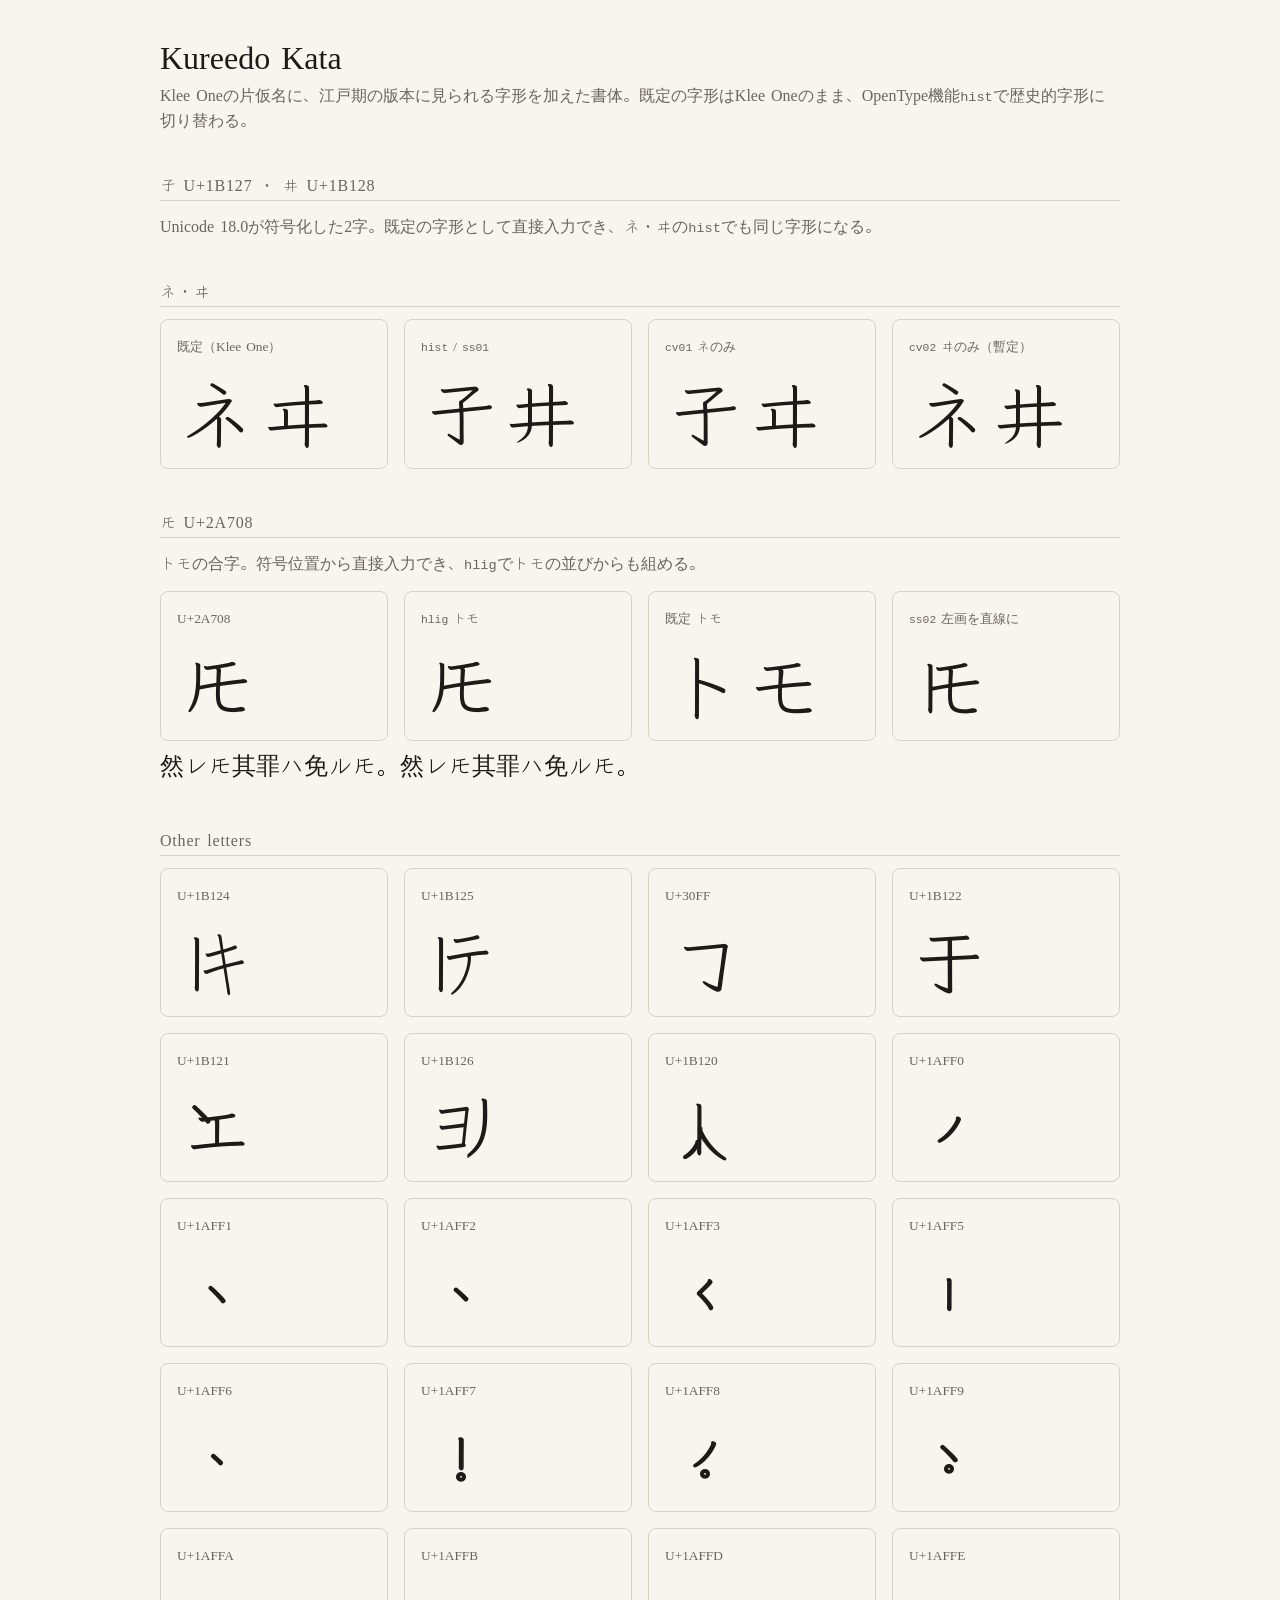
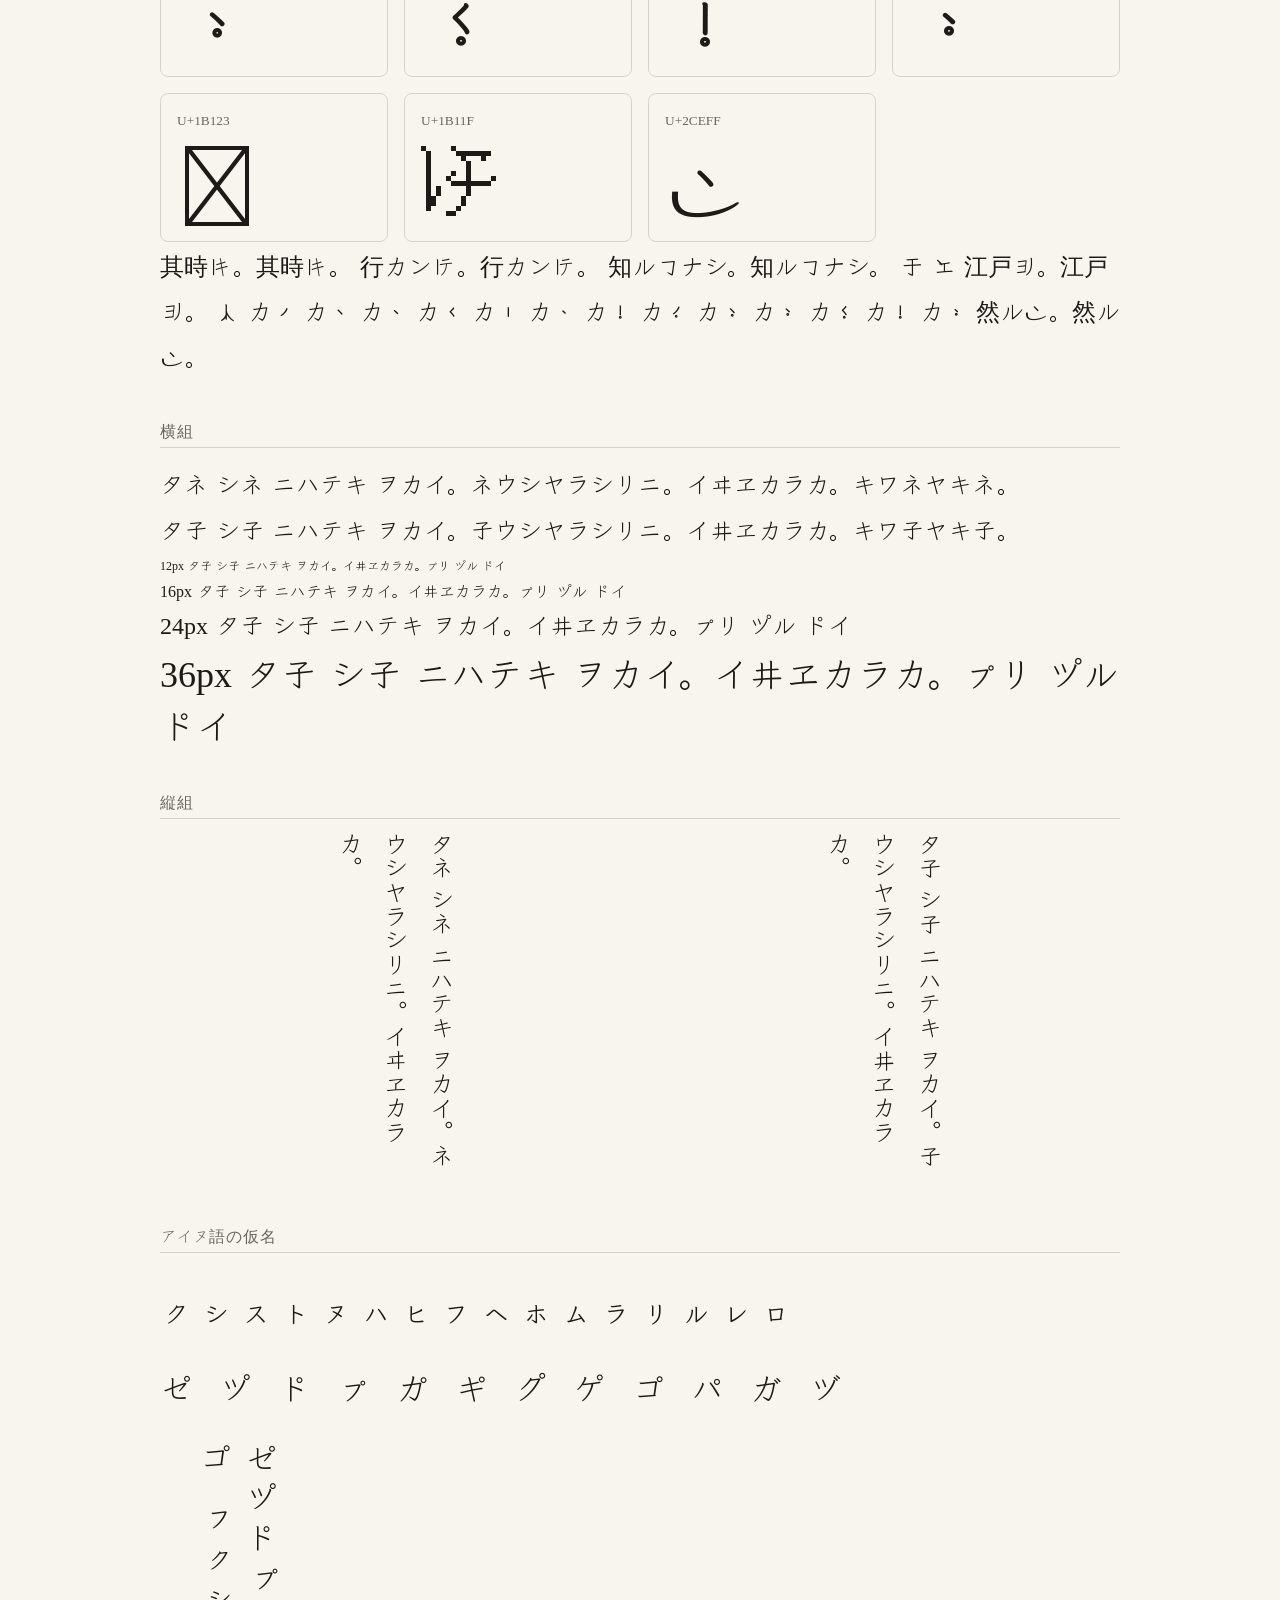
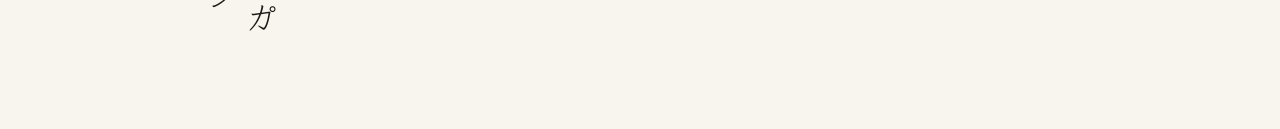
==== specimen/index.html @ 3a0bc586 "Merge 47fc730364e34d0696557cd8b951eb472351c808 into 13e0e6c6a9ef3c60f076fd9e99dd2272d81591f2" ====
<!doctype html>
<html lang="ja">
<meta charset="utf-8">
<meta name="viewport" content="width=device-width, initial-scale=1">
<title>Kureedo Kata specimen</title>
<style>
  @font-face { font-family: "Kureedo Kata"; src: url("../fonts/KureedoKata-Regular.woff2") format("woff2"); font-display: block; }
  :root { color-scheme: light dark; --ink: #1d1a17; --paper: #f8f5ef; --muted: #6b655c; --rule: #d8d2c6; }
  @media (prefers-color-scheme: dark) { :root { --ink: #ece7dd; --paper: #1a1815; --muted: #a39c8f; --rule: #3a3630; } }
  body { margin: 0; padding: 2rem 1rem 4rem; background: var(--paper); color: var(--ink); font-family: "Kureedo Kata", "Klee One", serif; }
  main { max-width: 60rem; margin: 0 auto; }
  h1 { font-size: 2rem; font-weight: 400; margin: 0 0 .25rem; }
  h2 { font-size: 1rem; font-weight: 400; color: var(--muted); letter-spacing: .05em; margin: 2.5rem 0 .75rem; border-bottom: 1px solid var(--rule); padding-bottom: .25rem; }
  p.lead { color: var(--muted); margin: 0 0 1rem; }
  .pair { display: grid; grid-template-columns: repeat(auto-fit, minmax(14rem, 1fr)); gap: 1rem; }
  .card { border: 1px solid var(--rule); border-radius: .5rem; padding: 1rem; }
  .card small { display: block; color: var(--muted); margin-bottom: .5rem; }
  .big { font-size: 5rem; line-height: 1.1; }
  .hist { font-feature-settings: "hist"; }
  .cv01 { font-feature-settings: "cv01"; }
  .cv02 { font-feature-settings: "cv02"; }
  .hlig { font-feature-settings: "hlig"; }
  .run { font-size: 1.5rem; line-height: 1.9; margin: 0; }
  .sizes p { margin: .25rem 0; }
  .vert { writing-mode: vertical-rl; height: 22rem; font-size: 1.5rem; line-height: 1.9; margin: 0 auto; }
  .marks { font-size: 2rem; letter-spacing: .25em; }
  code { font-family: ui-monospace, monospace; font-size: .85em; }
</style>
<main>
  <h1>Kureedo Kata</h1>
  <p class="lead">Klee Oneの片仮名に、江戸期の版本に見られる字形を加えた書体。既定の字形はKlee Oneのまま、OpenType機能<code>hist</code>で歴史的字形に切り替わる。</p>

  <h2>𛄧 U+1B127 ・ 𛄨 U+1B128</h2>
  <p class="lead">Unicode 18.0が符号化した2字。既定の字形として直接入力でき、ネ・ヰの<code>hist</code>でも同じ字形になる。</p>

  <h2>ネ・ヰ</h2>
  <div class="pair">
    <div class="card"><small>既定（Klee One）</small><div class="big">ネヰ</div></div>
    <div class="card"><small><code>hist</code> / <code>ss01</code></small><div class="big hist">ネヰ</div></div>
    <div class="card"><small><code>cv01</code> ネのみ</small><div class="big cv01">ネヰ</div></div>
    <div class="card"><small><code>cv02</code> ヰのみ（暫定）</small><div class="big cv02">ネヰ</div></div>
  </div>

  <h2>𪜈 U+2A708</h2>
  <p class="lead">トモの合字。符号位置から直接入力でき、<code>hlig</code>でトモの並びからも組める。</p>
  <div class="pair">
    <div class="card"><small>U+2A708</small><div class="big">𪜈</div></div>
    <div class="card"><small><code>hlig</code> トモ</small><div class="big hlig">トモ</div></div>
    <div class="card"><small>既定 トモ</small><div class="big">トモ</div></div>
    <div class="card"><small><code>ss02</code> 左画を直線に</small><div class="big" style="font-feature-settings:'ss02'">𪜈</div></div>
  </div>
  <p class="run">然レ𪜈其罪ハ免ル𪜈。<span class="hlig">然レトモ其罪ハ免ルトモ。</span></p>

  <h2>Other letters</h2>
  <div class="pair"><div class="card"><small>U+1B124</small><div class="big">𛄤</div></div><div class="card"><small>U+1B125</small><div class="big">𛄥</div></div><div class="card"><small>U+30FF</small><div class="big">ヿ</div></div><div class="card"><small>U+1B122</small><div class="big">𛄢</div></div><div class="card"><small>U+1B121</small><div class="big">𛄡</div></div><div class="card"><small>U+1B126</small><div class="big">𛄦</div></div><div class="card"><small>U+1B120</small><div class="big">𛄠</div></div><div class="card"><small>U+1AFF0</small><div class="big">𚿰</div></div><div class="card"><small>U+1AFF1</small><div class="big">𚿱</div></div><div class="card"><small>U+1AFF2</small><div class="big">𚿲</div></div><div class="card"><small>U+1AFF3</small><div class="big">𚿳</div></div><div class="card"><small>U+1AFF5</small><div class="big">𚿵</div></div><div class="card"><small>U+1AFF6</small><div class="big">𚿶</div></div><div class="card"><small>U+1AFF7</small><div class="big">𚿷</div></div><div class="card"><small>U+1AFF8</small><div class="big">𚿸</div></div><div class="card"><small>U+1AFF9</small><div class="big">𚿹</div></div><div class="card"><small>U+1AFFA</small><div class="big">𚿺</div></div><div class="card"><small>U+1AFFB</small><div class="big">𚿻</div></div><div class="card"><small>U+1AFFD</small><div class="big">𚿽</div></div><div class="card"><small>U+1AFFE</small><div class="big">𚿾</div></div><div class="card"><small>U+1B123</small><div class="big">𛄣</div></div><div class="card"><small>U+1B11F</small><div class="big">𛄟</div></div><div class="card"><small>U+2CEFF</small><div class="big">𬻿</div></div></div>
  <p class="run others">其時𛄤。<span class="hlig">其時トキ。</span> 行カン𛄥。<span class="hlig">行カントテ。</span> 知ルヿナシ。<span class="hlig">知ルコトナシ。</span> 𛄢 𛄡 江戸𛄦。<span class="hlig">江戸ヨリ。</span> 𛄠 カ𚿰 カ𚿱 カ𚿲 カ𚿳 カ𚿵 カ𚿶 カ𚿷 カ𚿸 カ𚿹 カ𚿺 カ𚿻 カ𚿽 カ𚿾 然ル𬻿。<span class="hlig">然ルナリ。</span> </p>

  <h2>横組</h2>
  <p class="run">タネ シネ ニハテキ ヲカイ。ネウシヤラシリニ。イヰヱカラカ。キワネヤキネ。</p>
  <p class="run hist">タネ シネ ニハテキ ヲカイ。ネウシヤラシリニ。イヰヱカラカ。キワネヤキネ。</p>
  <div class="sizes hist">
    <p style="font-size:12px">12px タネ シネ ニハテキ ヲカイ。イヰヱカラカ。ㇷ゚リ ツ゚ル ト゚イ</p>
    <p style="font-size:16px">16px タネ シネ ニハテキ ヲカイ。イヰヱカラカ。ㇷ゚リ ツ゚ル ト゚イ</p>
    <p style="font-size:24px">24px タネ シネ ニハテキ ヲカイ。イヰヱカラカ。ㇷ゚リ ツ゚ル ト゚イ</p>
    <p style="font-size:36px">36px タネ シネ ニハテキ ヲカイ。イヰヱカラカ。ㇷ゚リ ツ゚ル ト゚イ</p>
  </div>

  <h2>縦組</h2>
  <div class="pair">
    <p class="vert">タネ シネ ニハテキ ヲカイ。ネウシヤラシリニ。イヰヱカラカ。</p>
    <p class="vert hist">タネ シネ ニハテキ ヲカイ。ネウシヤラシリニ。イヰヱカラカ。</p>
  </div>

  <h2>アイヌ語の仮名</h2>
  <p class="marks">ㇰㇱㇲㇳㇴㇵㇶㇷㇸㇹㇺㇻㇼㇽㇾㇿ</p>
  <p class="marks">セ゚ ツ゚ ト゚ ㇷ゚ カ゚ キ゚ ク゚ ケ゚ コ゚ パ ガ ヅ</p>
  <p class="marks" style="writing-mode: vertical-rl; height: 14rem;">セ゚ツ゚ト゚ㇷ゚カ゚コ゚ ㇷㇰㇱ</p>
</main>
</html>
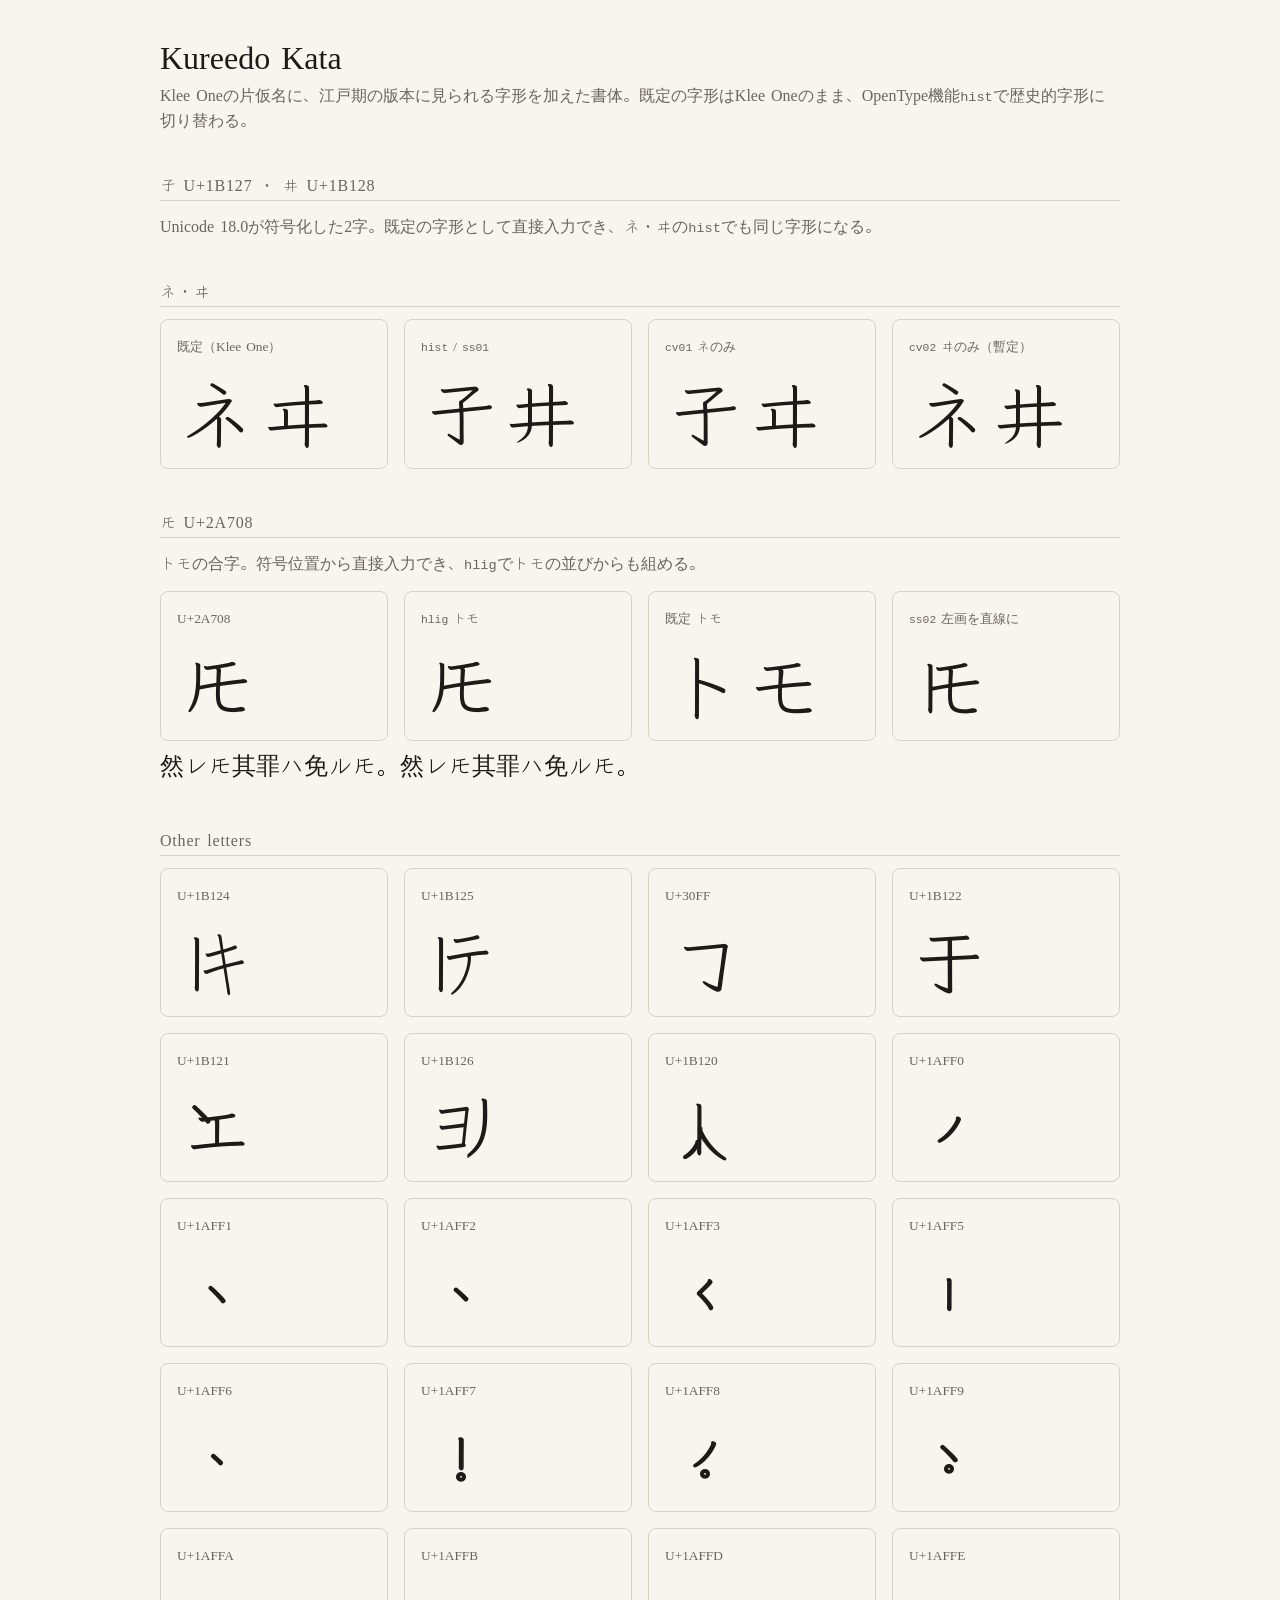
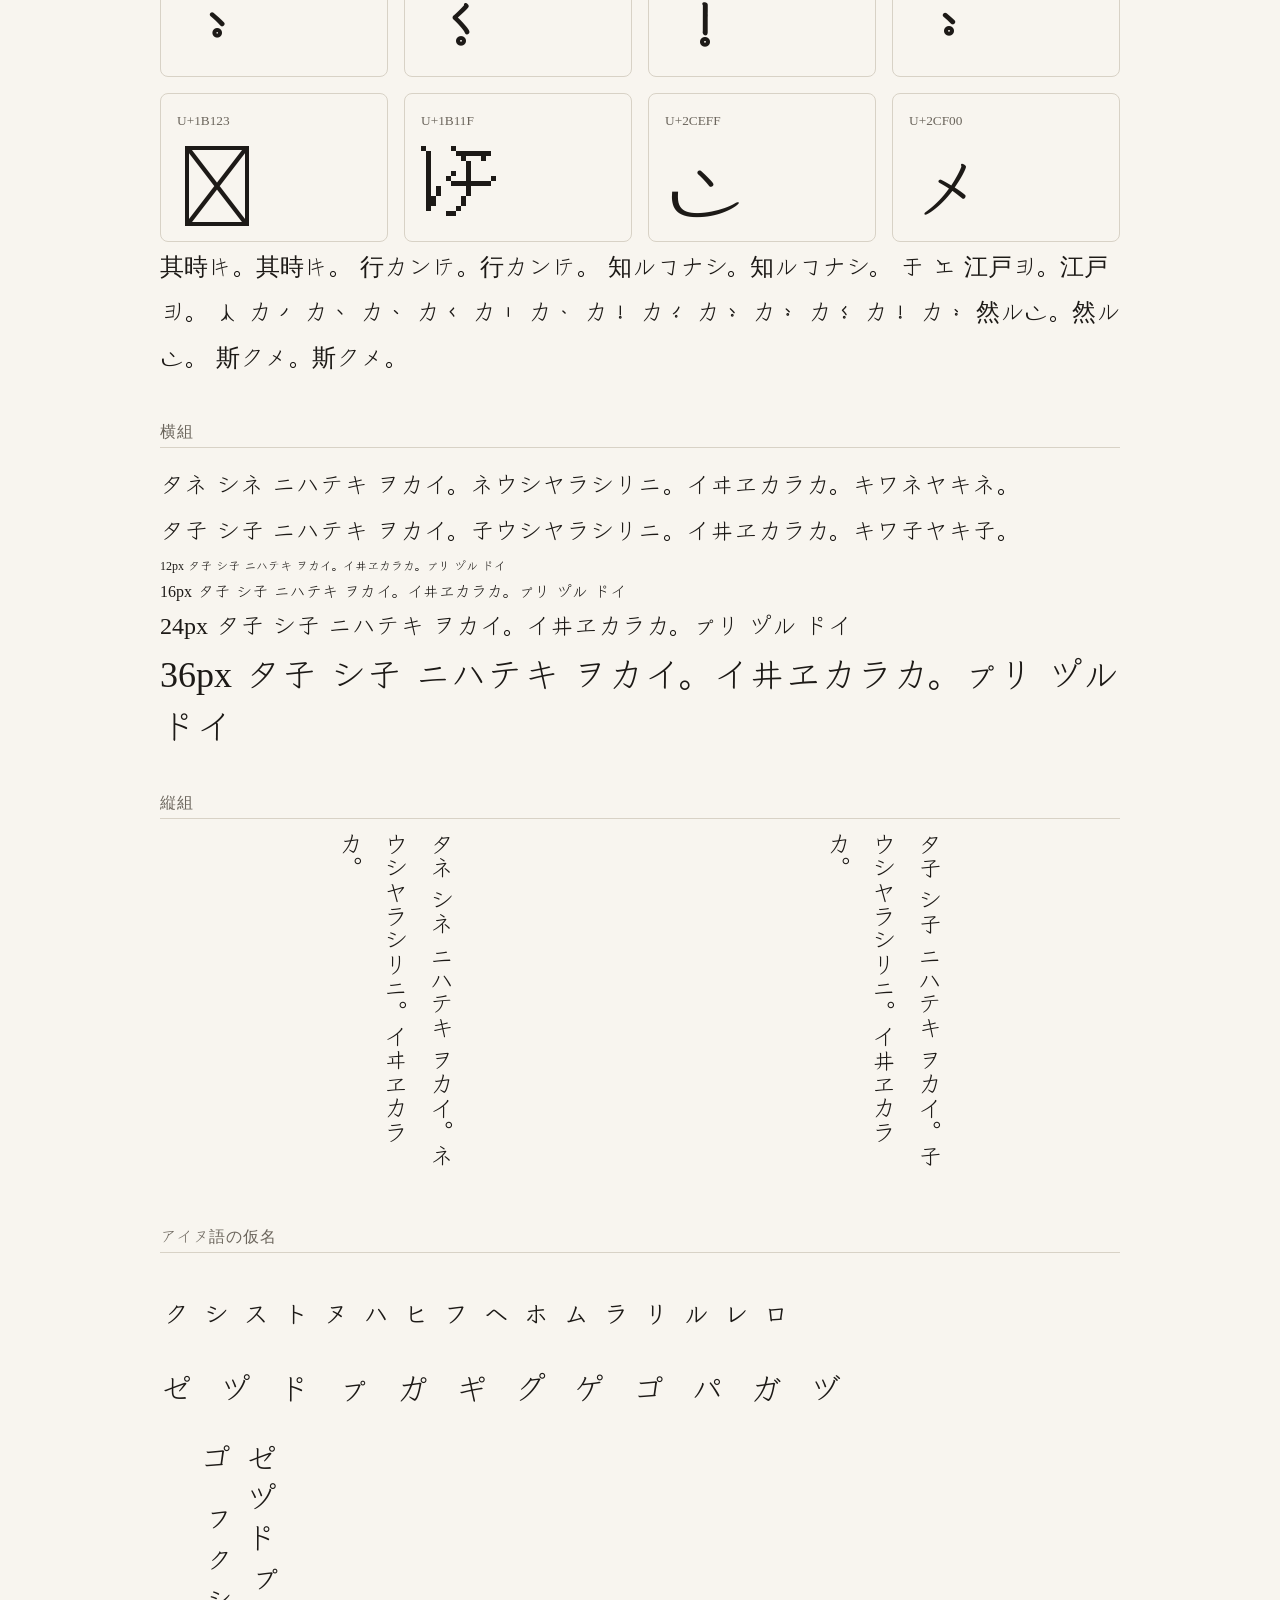
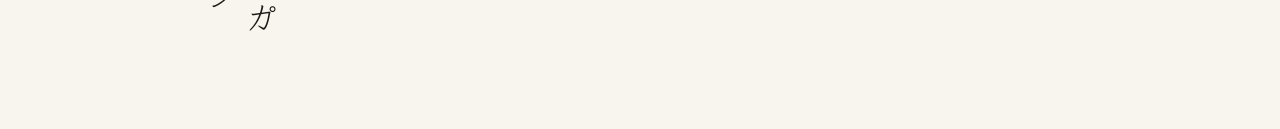
==== commit d7d9d2f7: "Merge adec4d4ff9bafbbc0248cd715ff1e6effd58119e into 47fc730364e34d0696557cd8b951eb472351c808" ====
--- a/specimen/index.html
+++ b/specimen/index.html
@@ -52,8 +52,8 @@
   <p class="run">然レ𪜈其罪ハ免ル𪜈。<span class="hlig">然レトモ其罪ハ免ルトモ。</span></p>
 
   <h2>Other letters</h2>
-  <div class="pair"><div class="card"><small>U+1B124</small><div class="big">𛄤</div></div><div class="card"><small>U+1B125</small><div class="big">𛄥</div></div><div class="card"><small>U+30FF</small><div class="big">ヿ</div></div><div class="card"><small>U+1B122</small><div class="big">𛄢</div></div><div class="card"><small>U+1B121</small><div class="big">𛄡</div></div><div class="card"><small>U+1B126</small><div class="big">𛄦</div></div><div class="card"><small>U+1B120</small><div class="big">𛄠</div></div><div class="card"><small>U+1AFF0</small><div class="big">𚿰</div></div><div class="card"><small>U+1AFF1</small><div class="big">𚿱</div></div><div class="card"><small>U+1AFF2</small><div class="big">𚿲</div></div><div class="card"><small>U+1AFF3</small><div class="big">𚿳</div></div><div class="card"><small>U+1AFF5</small><div class="big">𚿵</div></div><div class="card"><small>U+1AFF6</small><div class="big">𚿶</div></div><div class="card"><small>U+1AFF7</small><div class="big">𚿷</div></div><div class="card"><small>U+1AFF8</small><div class="big">𚿸</div></div><div class="card"><small>U+1AFF9</small><div class="big">𚿹</div></div><div class="card"><small>U+1AFFA</small><div class="big">𚿺</div></div><div class="card"><small>U+1AFFB</small><div class="big">𚿻</div></div><div class="card"><small>U+1AFFD</small><div class="big">𚿽</div></div><div class="card"><small>U+1AFFE</small><div class="big">𚿾</div></div><div class="card"><small>U+1B123</small><div class="big">𛄣</div></div><div class="card"><small>U+1B11F</small><div class="big">𛄟</div></div><div class="card"><small>U+2CEFF</small><div class="big">𬻿</div></div></div>
-  <p class="run others">其時𛄤。<span class="hlig">其時トキ。</span> 行カン𛄥。<span class="hlig">行カントテ。</span> 知ルヿナシ。<span class="hlig">知ルコトナシ。</span> 𛄢 𛄡 江戸𛄦。<span class="hlig">江戸ヨリ。</span> 𛄠 カ𚿰 カ𚿱 カ𚿲 カ𚿳 カ𚿵 カ𚿶 カ𚿷 カ𚿸 カ𚿹 カ𚿺 カ𚿻 カ𚿽 カ𚿾 然ル𬻿。<span class="hlig">然ルナリ。</span> </p>
+  <div class="pair"><div class="card"><small>U+1B124</small><div class="big">𛄤</div></div><div class="card"><small>U+1B125</small><div class="big">𛄥</div></div><div class="card"><small>U+30FF</small><div class="big">ヿ</div></div><div class="card"><small>U+1B122</small><div class="big">𛄢</div></div><div class="card"><small>U+1B121</small><div class="big">𛄡</div></div><div class="card"><small>U+1B126</small><div class="big">𛄦</div></div><div class="card"><small>U+1B120</small><div class="big">𛄠</div></div><div class="card"><small>U+1AFF0</small><div class="big">𚿰</div></div><div class="card"><small>U+1AFF1</small><div class="big">𚿱</div></div><div class="card"><small>U+1AFF2</small><div class="big">𚿲</div></div><div class="card"><small>U+1AFF3</small><div class="big">𚿳</div></div><div class="card"><small>U+1AFF5</small><div class="big">𚿵</div></div><div class="card"><small>U+1AFF6</small><div class="big">𚿶</div></div><div class="card"><small>U+1AFF7</small><div class="big">𚿷</div></div><div class="card"><small>U+1AFF8</small><div class="big">𚿸</div></div><div class="card"><small>U+1AFF9</small><div class="big">𚿹</div></div><div class="card"><small>U+1AFFA</small><div class="big">𚿺</div></div><div class="card"><small>U+1AFFB</small><div class="big">𚿻</div></div><div class="card"><small>U+1AFFD</small><div class="big">𚿽</div></div><div class="card"><small>U+1AFFE</small><div class="big">𚿾</div></div><div class="card"><small>U+1B123</small><div class="big">𛄣</div></div><div class="card"><small>U+1B11F</small><div class="big">𛄟</div></div><div class="card"><small>U+2CEFF</small><div class="big">𬻿</div></div><div class="card"><small>U+2CF00</small><div class="big">𬼀</div></div></div>
+  <p class="run others">其時𛄤。<span class="hlig">其時トキ。</span> 行カン𛄥。<span class="hlig">行カントテ。</span> 知ルヿナシ。<span class="hlig">知ルコトナシ。</span> 𛄢 𛄡 江戸𛄦。<span class="hlig">江戸ヨリ。</span> 𛄠 カ𚿰 カ𚿱 カ𚿲 カ𚿳 カ𚿵 カ𚿶 カ𚿷 カ𚿸 カ𚿹 カ𚿺 カ𚿻 カ𚿽 カ𚿾 然ル𬻿。<span class="hlig">然ルナリ。</span> 斯ク𬼀。<span class="hlig">斯クシテ。</span> </p>
 
   <h2>横組</h2>
   <p class="run">タネ シネ ニハテキ ヲカイ。ネウシヤラシリニ。イヰヱカラカ。キワネヤキネ。</p>
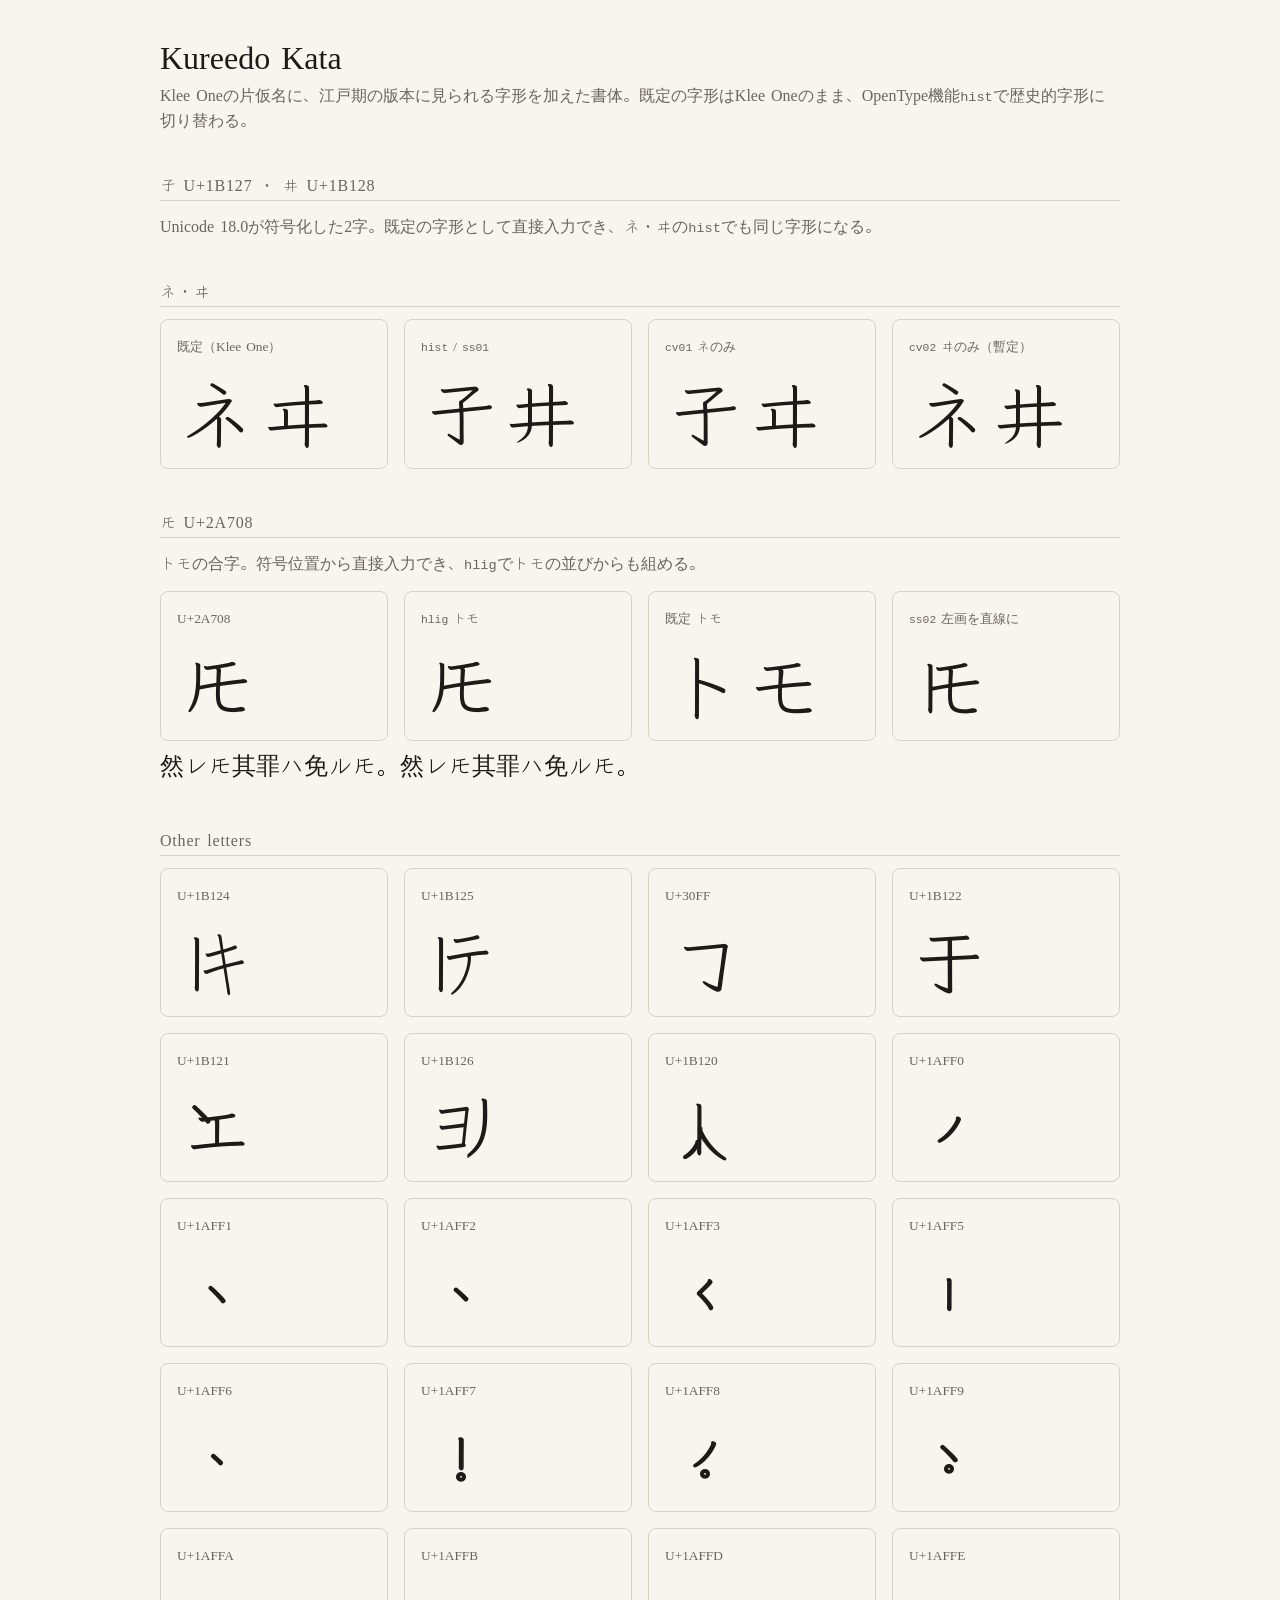
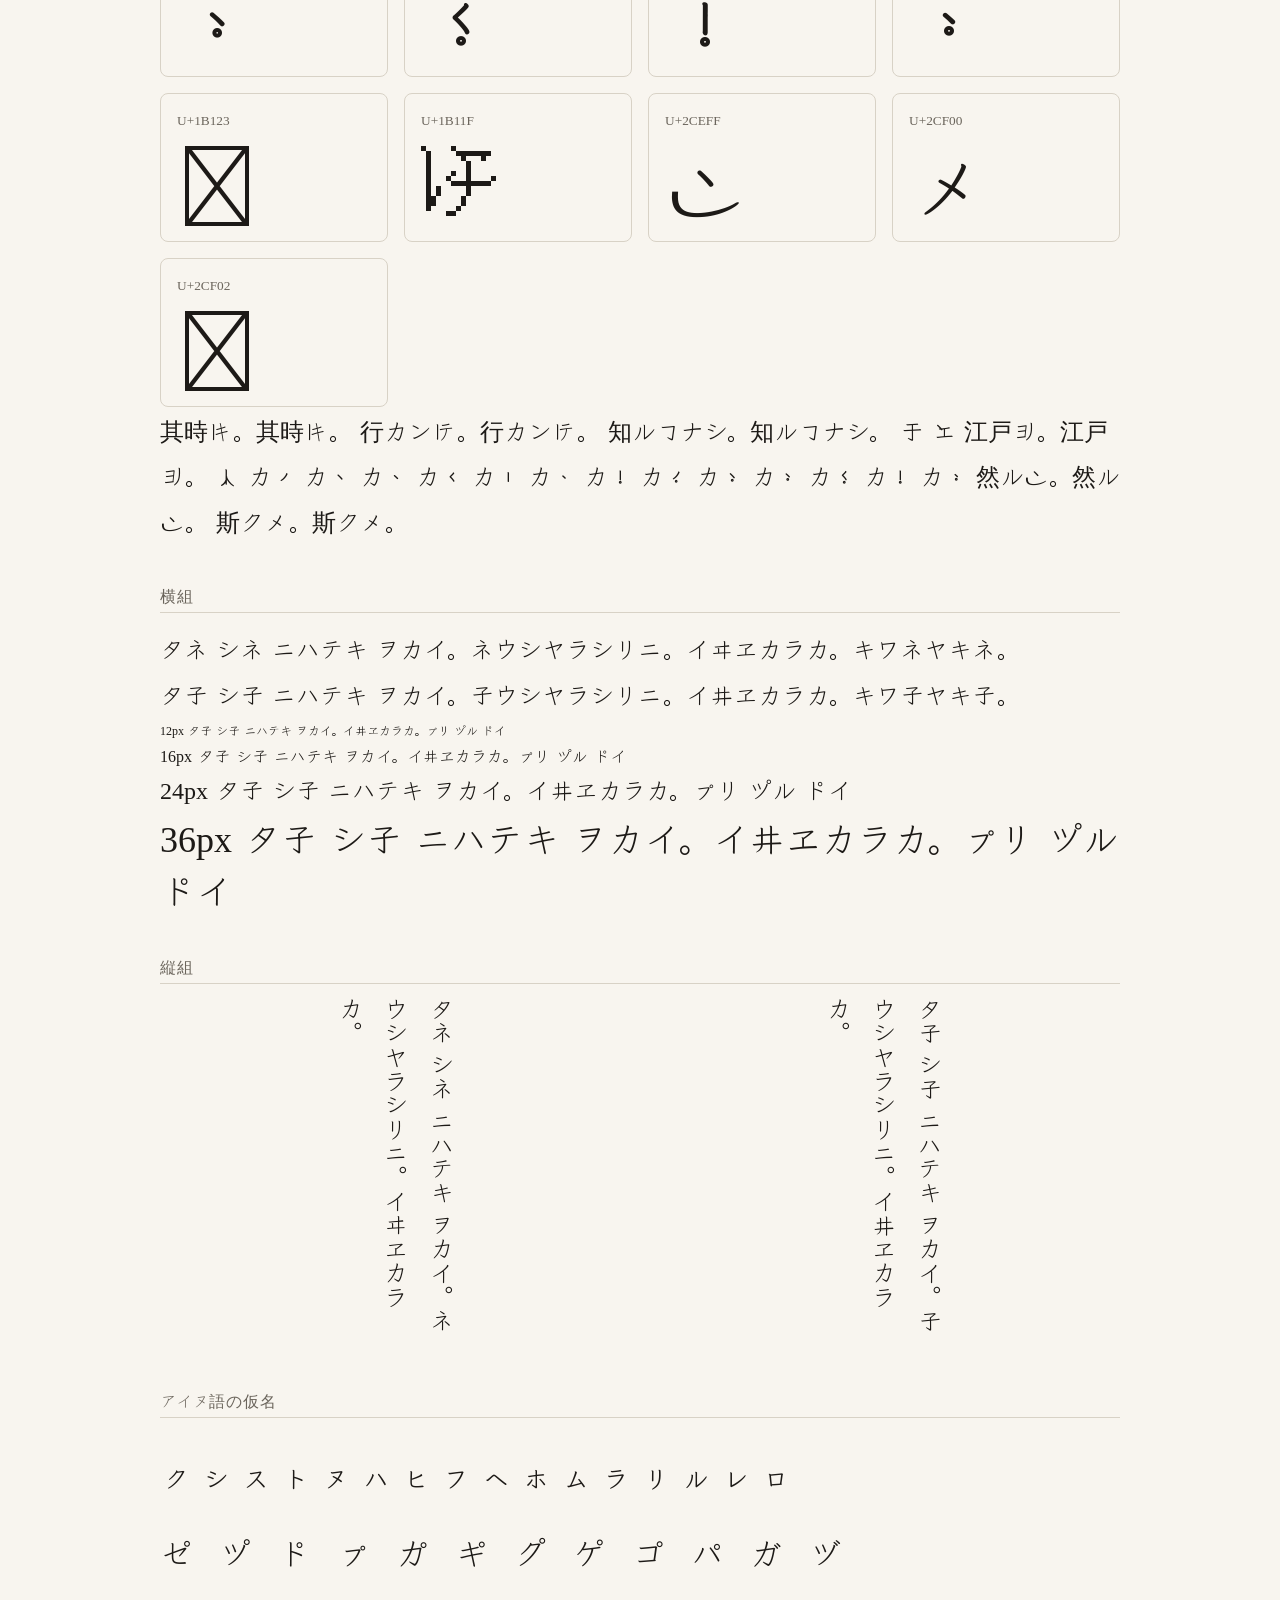
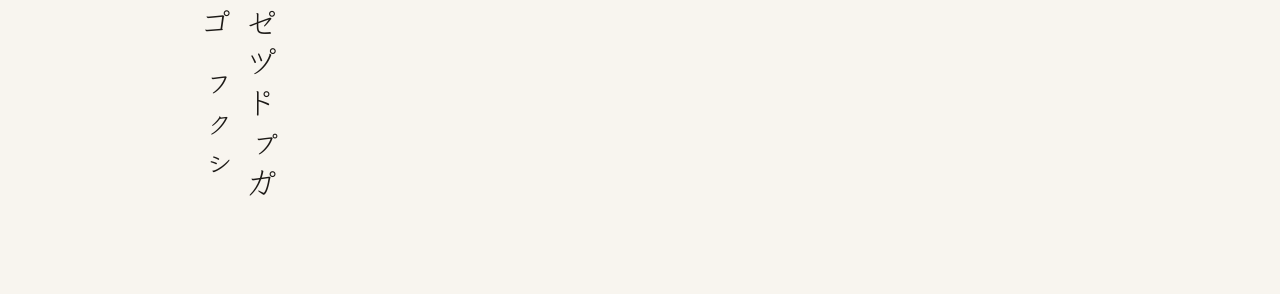
==== commit 63906369: "Merge ab7b9af97ed43c428b841f2049b7117622a42b3f into adec4d4ff9bafbbc0248cd715ff1e6effd58119e" ====
--- a/specimen/index.html
+++ b/specimen/index.html
@@ -52,7 +52,7 @@
   <p class="run">然レ𪜈其罪ハ免ル𪜈。<span class="hlig">然レトモ其罪ハ免ルトモ。</span></p>
 
   <h2>Other letters</h2>
-  <div class="pair"><div class="card"><small>U+1B124</small><div class="big">𛄤</div></div><div class="card"><small>U+1B125</small><div class="big">𛄥</div></div><div class="card"><small>U+30FF</small><div class="big">ヿ</div></div><div class="card"><small>U+1B122</small><div class="big">𛄢</div></div><div class="card"><small>U+1B121</small><div class="big">𛄡</div></div><div class="card"><small>U+1B126</small><div class="big">𛄦</div></div><div class="card"><small>U+1B120</small><div class="big">𛄠</div></div><div class="card"><small>U+1AFF0</small><div class="big">𚿰</div></div><div class="card"><small>U+1AFF1</small><div class="big">𚿱</div></div><div class="card"><small>U+1AFF2</small><div class="big">𚿲</div></div><div class="card"><small>U+1AFF3</small><div class="big">𚿳</div></div><div class="card"><small>U+1AFF5</small><div class="big">𚿵</div></div><div class="card"><small>U+1AFF6</small><div class="big">𚿶</div></div><div class="card"><small>U+1AFF7</small><div class="big">𚿷</div></div><div class="card"><small>U+1AFF8</small><div class="big">𚿸</div></div><div class="card"><small>U+1AFF9</small><div class="big">𚿹</div></div><div class="card"><small>U+1AFFA</small><div class="big">𚿺</div></div><div class="card"><small>U+1AFFB</small><div class="big">𚿻</div></div><div class="card"><small>U+1AFFD</small><div class="big">𚿽</div></div><div class="card"><small>U+1AFFE</small><div class="big">𚿾</div></div><div class="card"><small>U+1B123</small><div class="big">𛄣</div></div><div class="card"><small>U+1B11F</small><div class="big">𛄟</div></div><div class="card"><small>U+2CEFF</small><div class="big">𬻿</div></div><div class="card"><small>U+2CF00</small><div class="big">𬼀</div></div></div>
+  <div class="pair"><div class="card"><small>U+1B124</small><div class="big">𛄤</div></div><div class="card"><small>U+1B125</small><div class="big">𛄥</div></div><div class="card"><small>U+30FF</small><div class="big">ヿ</div></div><div class="card"><small>U+1B122</small><div class="big">𛄢</div></div><div class="card"><small>U+1B121</small><div class="big">𛄡</div></div><div class="card"><small>U+1B126</small><div class="big">𛄦</div></div><div class="card"><small>U+1B120</small><div class="big">𛄠</div></div><div class="card"><small>U+1AFF0</small><div class="big">𚿰</div></div><div class="card"><small>U+1AFF1</small><div class="big">𚿱</div></div><div class="card"><small>U+1AFF2</small><div class="big">𚿲</div></div><div class="card"><small>U+1AFF3</small><div class="big">𚿳</div></div><div class="card"><small>U+1AFF5</small><div class="big">𚿵</div></div><div class="card"><small>U+1AFF6</small><div class="big">𚿶</div></div><div class="card"><small>U+1AFF7</small><div class="big">𚿷</div></div><div class="card"><small>U+1AFF8</small><div class="big">𚿸</div></div><div class="card"><small>U+1AFF9</small><div class="big">𚿹</div></div><div class="card"><small>U+1AFFA</small><div class="big">𚿺</div></div><div class="card"><small>U+1AFFB</small><div class="big">𚿻</div></div><div class="card"><small>U+1AFFD</small><div class="big">𚿽</div></div><div class="card"><small>U+1AFFE</small><div class="big">𚿾</div></div><div class="card"><small>U+1B123</small><div class="big">𛄣</div></div><div class="card"><small>U+1B11F</small><div class="big">𛄟</div></div><div class="card"><small>U+2CEFF</small><div class="big">𬻿</div></div><div class="card"><small>U+2CF00</small><div class="big">𬼀</div></div><div class="card"><small>U+2CF02</small><div class="big">𬼂</div></div></div>
   <p class="run others">其時𛄤。<span class="hlig">其時トキ。</span> 行カン𛄥。<span class="hlig">行カントテ。</span> 知ルヿナシ。<span class="hlig">知ルコトナシ。</span> 𛄢 𛄡 江戸𛄦。<span class="hlig">江戸ヨリ。</span> 𛄠 カ𚿰 カ𚿱 カ𚿲 カ𚿳 カ𚿵 カ𚿶 カ𚿷 カ𚿸 カ𚿹 カ𚿺 カ𚿻 カ𚿽 カ𚿾 然ル𬻿。<span class="hlig">然ルナリ。</span> 斯ク𬼀。<span class="hlig">斯クシテ。</span> </p>
 
   <h2>横組</h2>
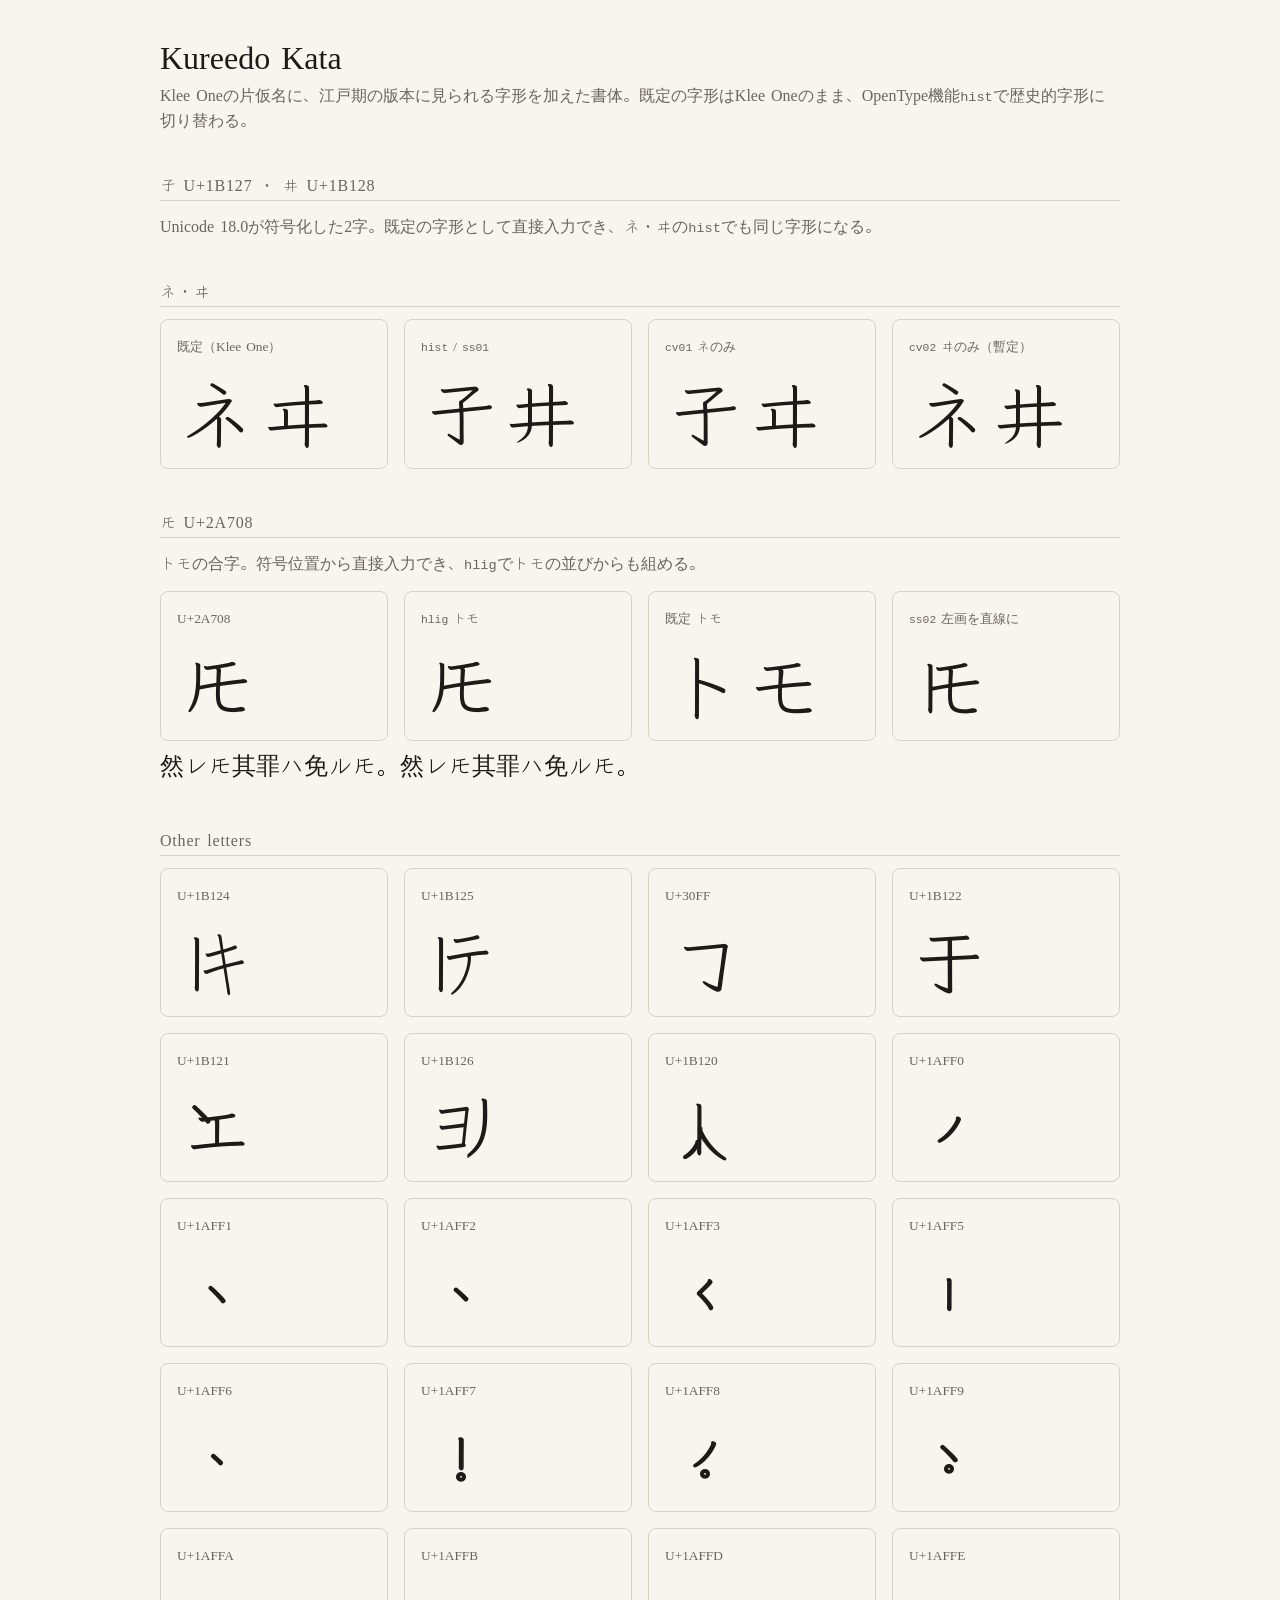
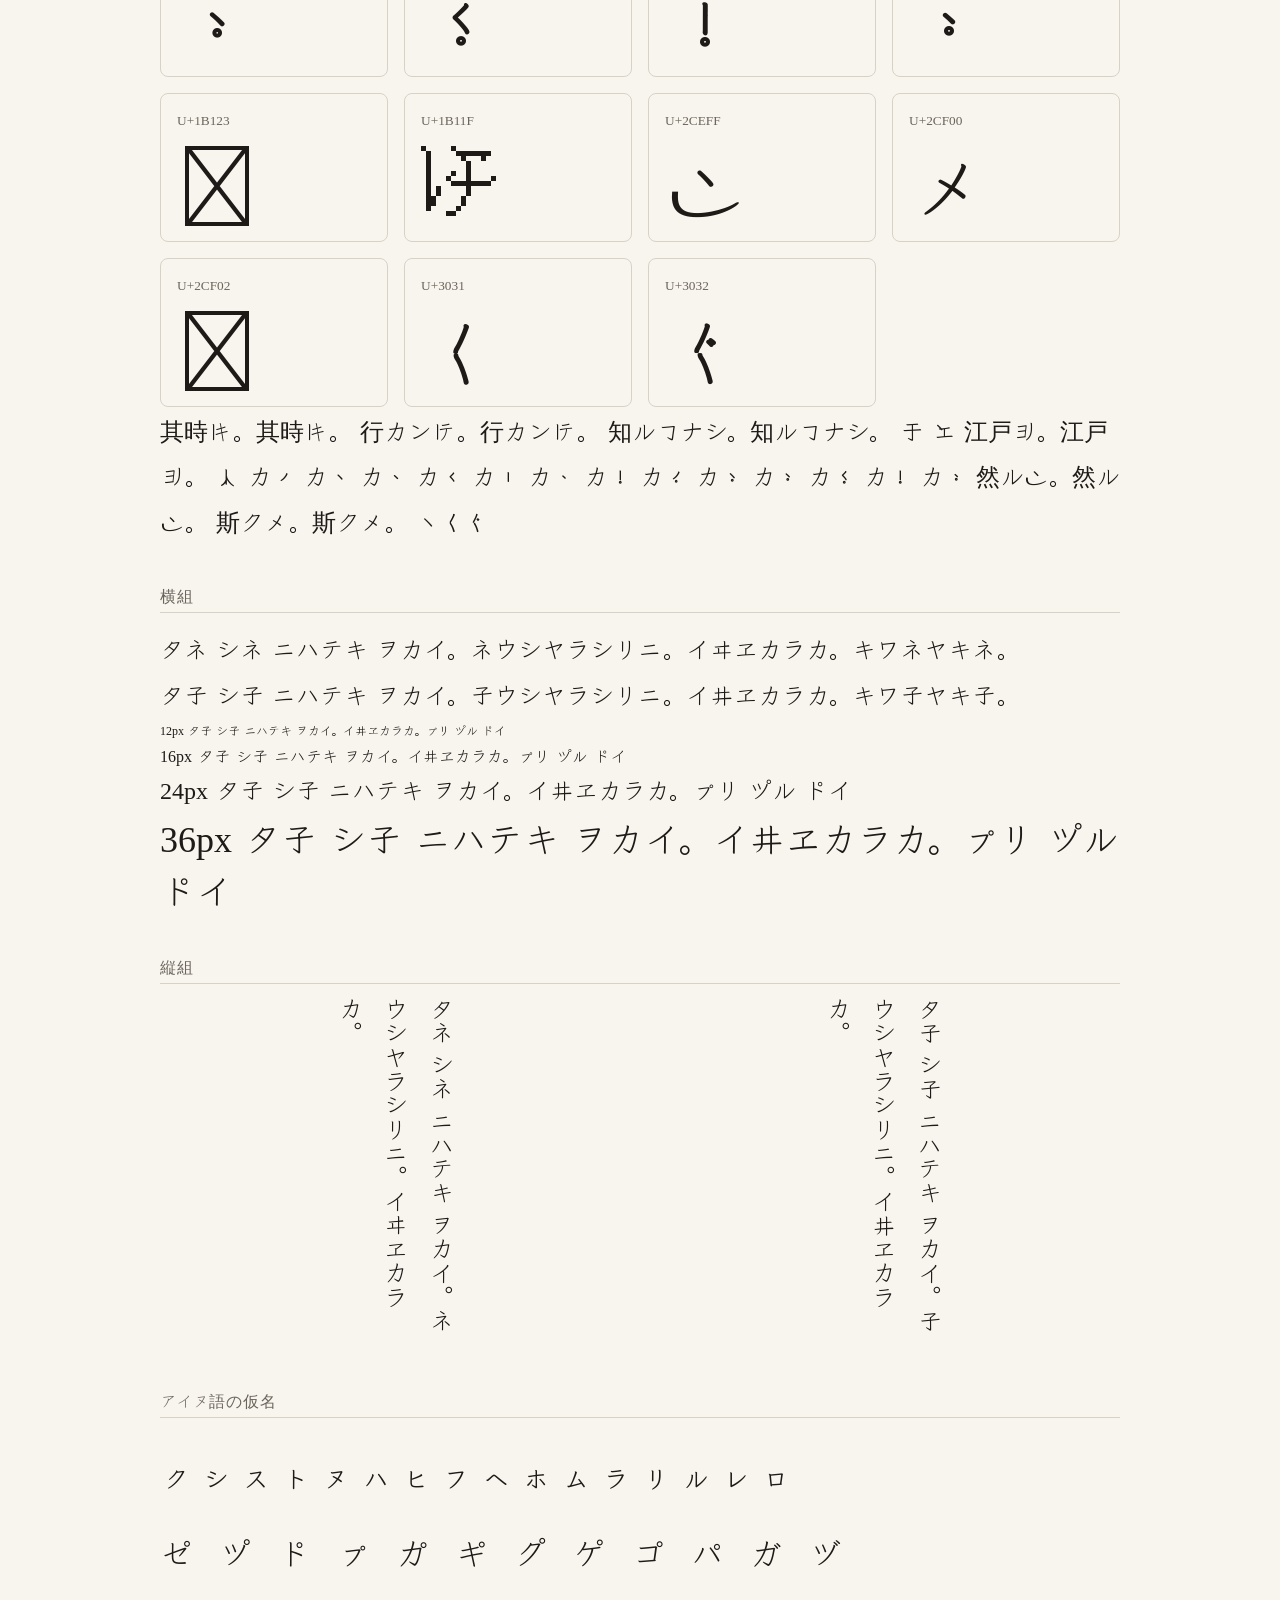
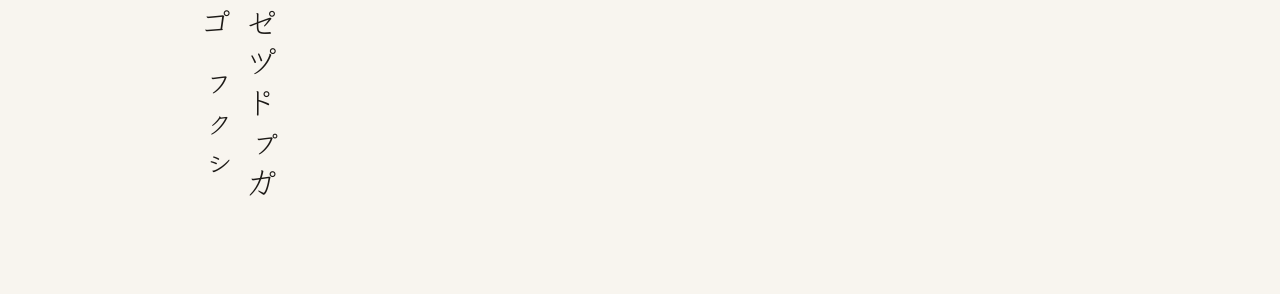
==== commit 862d59bb: "Merge a1e5858127cf516fad5e0a8a5f050495becf139b into ab7b9af97ed43c428b841f2049b7117622a42b3f" ====
--- a/specimen/index.html
+++ b/specimen/index.html
@@ -52,8 +52,8 @@
   <p class="run">然レ𪜈其罪ハ免ル𪜈。<span class="hlig">然レトモ其罪ハ免ルトモ。</span></p>
 
   <h2>Other letters</h2>
-  <div class="pair"><div class="card"><small>U+1B124</small><div class="big">𛄤</div></div><div class="card"><small>U+1B125</small><div class="big">𛄥</div></div><div class="card"><small>U+30FF</small><div class="big">ヿ</div></div><div class="card"><small>U+1B122</small><div class="big">𛄢</div></div><div class="card"><small>U+1B121</small><div class="big">𛄡</div></div><div class="card"><small>U+1B126</small><div class="big">𛄦</div></div><div class="card"><small>U+1B120</small><div class="big">𛄠</div></div><div class="card"><small>U+1AFF0</small><div class="big">𚿰</div></div><div class="card"><small>U+1AFF1</small><div class="big">𚿱</div></div><div class="card"><small>U+1AFF2</small><div class="big">𚿲</div></div><div class="card"><small>U+1AFF3</small><div class="big">𚿳</div></div><div class="card"><small>U+1AFF5</small><div class="big">𚿵</div></div><div class="card"><small>U+1AFF6</small><div class="big">𚿶</div></div><div class="card"><small>U+1AFF7</small><div class="big">𚿷</div></div><div class="card"><small>U+1AFF8</small><div class="big">𚿸</div></div><div class="card"><small>U+1AFF9</small><div class="big">𚿹</div></div><div class="card"><small>U+1AFFA</small><div class="big">𚿺</div></div><div class="card"><small>U+1AFFB</small><div class="big">𚿻</div></div><div class="card"><small>U+1AFFD</small><div class="big">𚿽</div></div><div class="card"><small>U+1AFFE</small><div class="big">𚿾</div></div><div class="card"><small>U+1B123</small><div class="big">𛄣</div></div><div class="card"><small>U+1B11F</small><div class="big">𛄟</div></div><div class="card"><small>U+2CEFF</small><div class="big">𬻿</div></div><div class="card"><small>U+2CF00</small><div class="big">𬼀</div></div><div class="card"><small>U+2CF02</small><div class="big">𬼂</div></div></div>
-  <p class="run others">其時𛄤。<span class="hlig">其時トキ。</span> 行カン𛄥。<span class="hlig">行カントテ。</span> 知ルヿナシ。<span class="hlig">知ルコトナシ。</span> 𛄢 𛄡 江戸𛄦。<span class="hlig">江戸ヨリ。</span> 𛄠 カ𚿰 カ𚿱 カ𚿲 カ𚿳 カ𚿵 カ𚿶 カ𚿷 カ𚿸 カ𚿹 カ𚿺 カ𚿻 カ𚿽 カ𚿾 然ル𬻿。<span class="hlig">然ルナリ。</span> 斯ク𬼀。<span class="hlig">斯クシテ。</span> </p>
+  <div class="pair"><div class="card"><small>U+1B124</small><div class="big">𛄤</div></div><div class="card"><small>U+1B125</small><div class="big">𛄥</div></div><div class="card"><small>U+30FF</small><div class="big">ヿ</div></div><div class="card"><small>U+1B122</small><div class="big">𛄢</div></div><div class="card"><small>U+1B121</small><div class="big">𛄡</div></div><div class="card"><small>U+1B126</small><div class="big">𛄦</div></div><div class="card"><small>U+1B120</small><div class="big">𛄠</div></div><div class="card"><small>U+1AFF0</small><div class="big">𚿰</div></div><div class="card"><small>U+1AFF1</small><div class="big">𚿱</div></div><div class="card"><small>U+1AFF2</small><div class="big">𚿲</div></div><div class="card"><small>U+1AFF3</small><div class="big">𚿳</div></div><div class="card"><small>U+1AFF5</small><div class="big">𚿵</div></div><div class="card"><small>U+1AFF6</small><div class="big">𚿶</div></div><div class="card"><small>U+1AFF7</small><div class="big">𚿷</div></div><div class="card"><small>U+1AFF8</small><div class="big">𚿸</div></div><div class="card"><small>U+1AFF9</small><div class="big">𚿹</div></div><div class="card"><small>U+1AFFA</small><div class="big">𚿺</div></div><div class="card"><small>U+1AFFB</small><div class="big">𚿻</div></div><div class="card"><small>U+1AFFD</small><div class="big">𚿽</div></div><div class="card"><small>U+1AFFE</small><div class="big">𚿾</div></div><div class="card"><small>U+1B123</small><div class="big">𛄣</div></div><div class="card"><small>U+1B11F</small><div class="big">𛄟</div></div><div class="card"><small>U+2CEFF</small><div class="big">𬻿</div></div><div class="card"><small>U+2CF00</small><div class="big">𬼀</div></div><div class="card"><small>U+2CF02</small><div class="big">𬼂</div></div><div class="card"><small>U+3031</small><div class="big">〱</div></div><div class="card"><small>U+3032</small><div class="big">〲</div></div></div>
+  <p class="run others">其時𛄤。<span class="hlig">其時トキ。</span> 行カン𛄥。<span class="hlig">行カントテ。</span> 知ルヿナシ。<span class="hlig">知ルコトナシ。</span> 𛄢 𛄡 江戸𛄦。<span class="hlig">江戸ヨリ。</span> 𛄠 カ𚿰 カ𚿱 カ𚿲 カ𚿳 カ𚿵 カ𚿶 カ𚿷 カ𚿸 カ𚿹 カ𚿺 カ𚿻 カ𚿽 カ𚿾 然ル𬻿。<span class="hlig">然ルナリ。</span> 斯ク𬼀。<span class="hlig">斯クシテ。</span> ヽ〱〲 </p>
 
   <h2>横組</h2>
   <p class="run">タネ シネ ニハテキ ヲカイ。ネウシヤラシリニ。イヰヱカラカ。キワネヤキネ。</p>
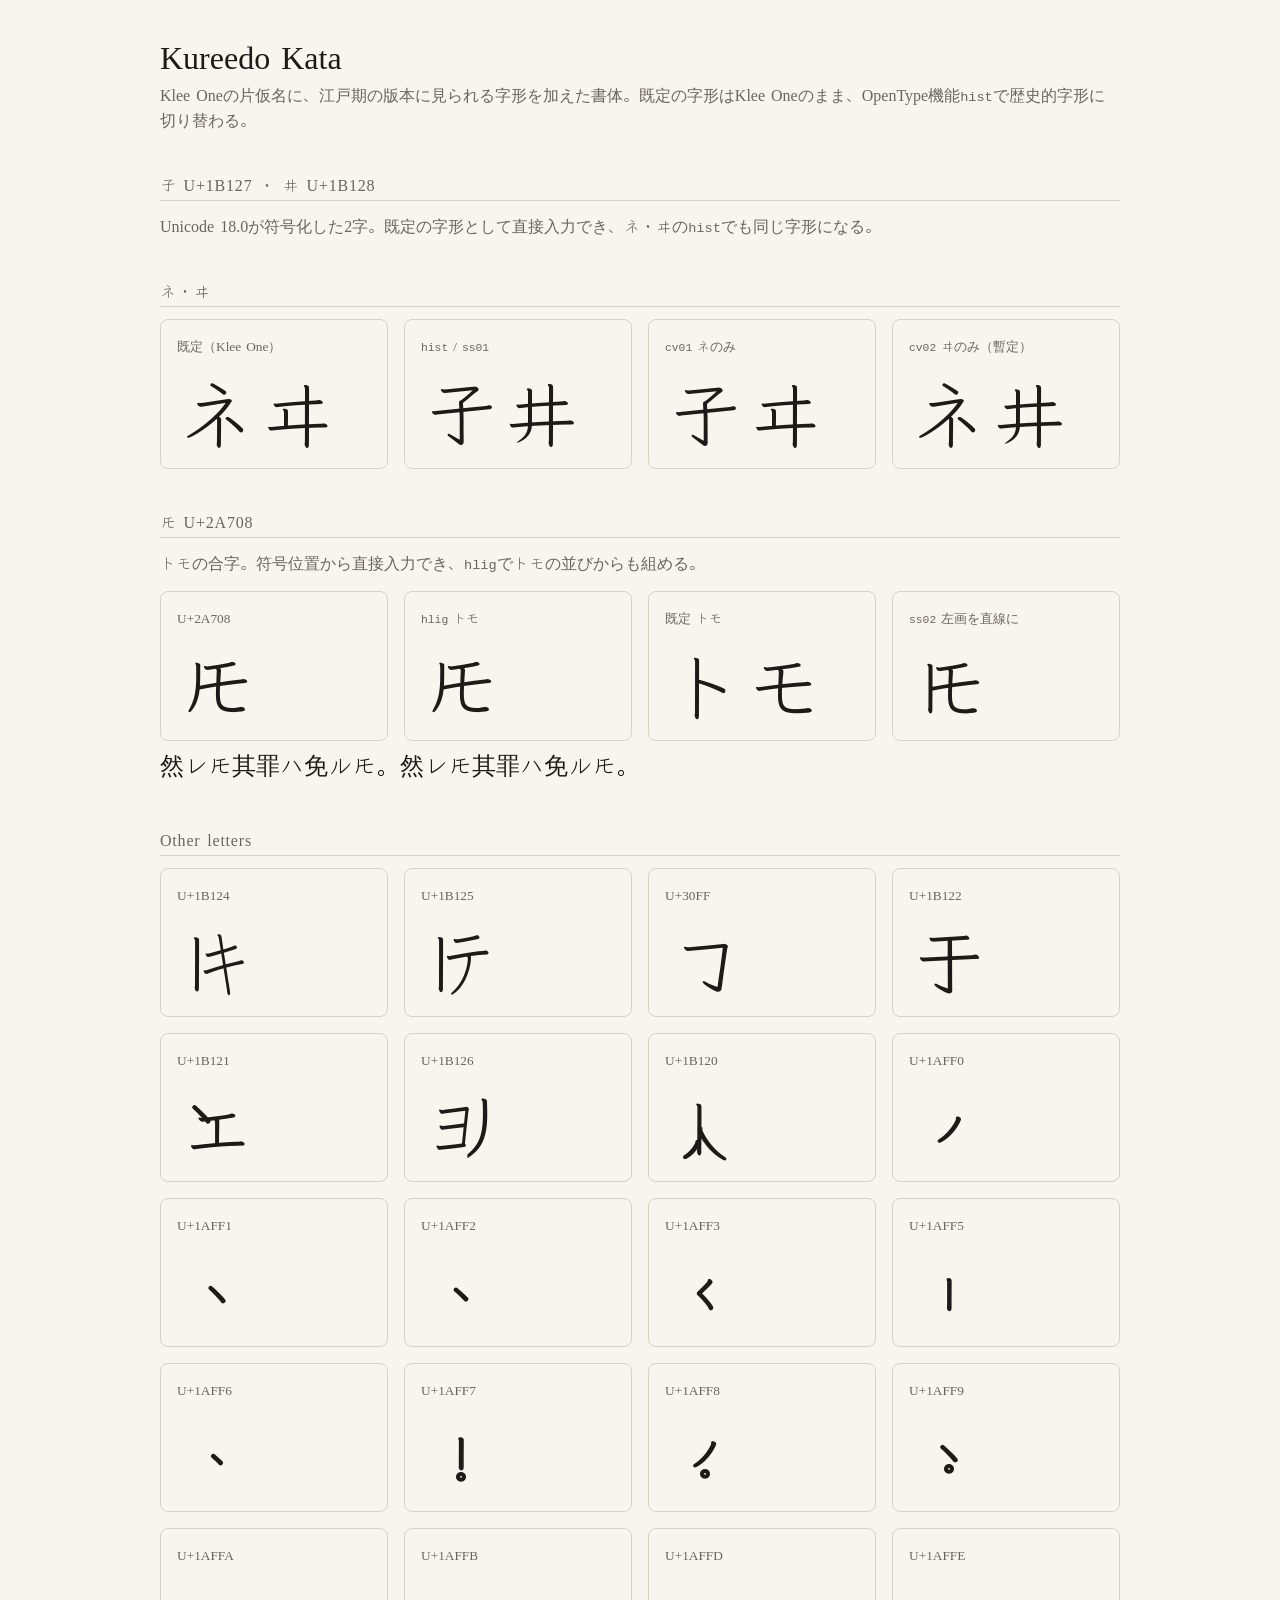
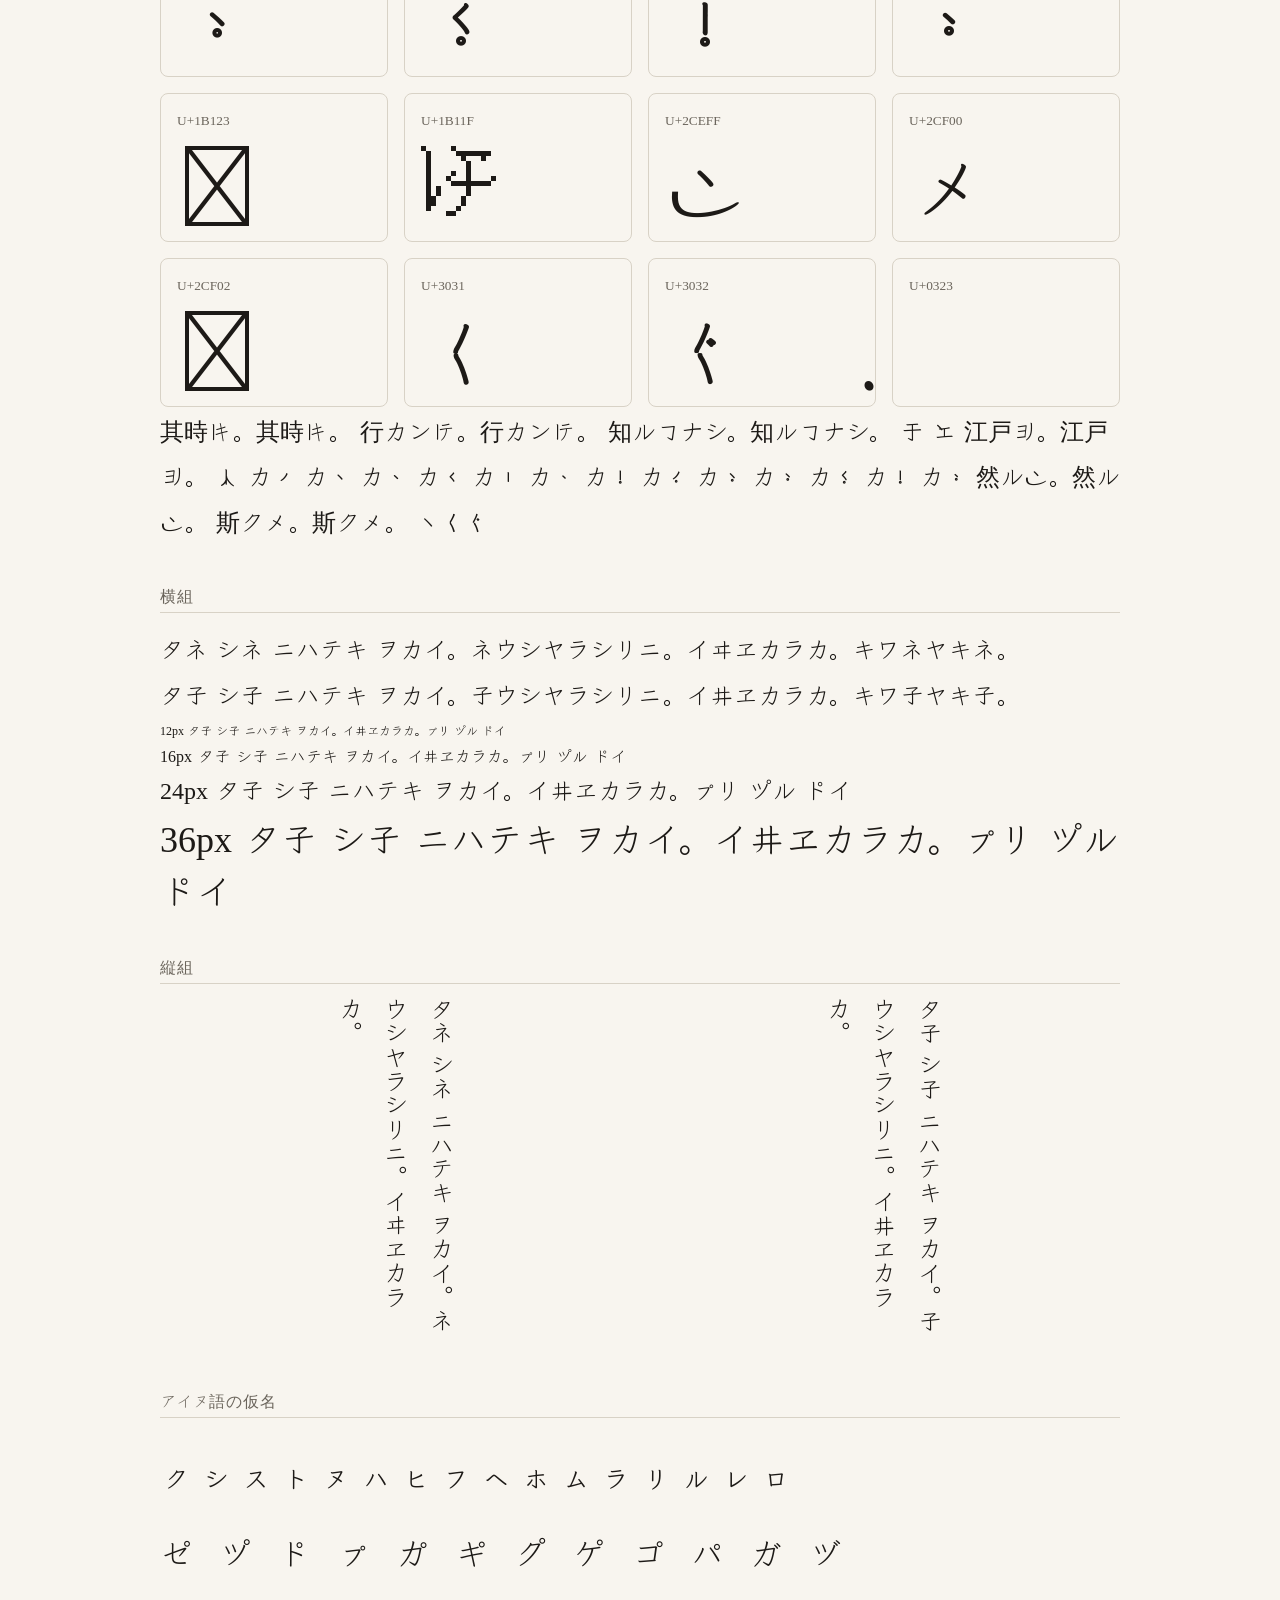
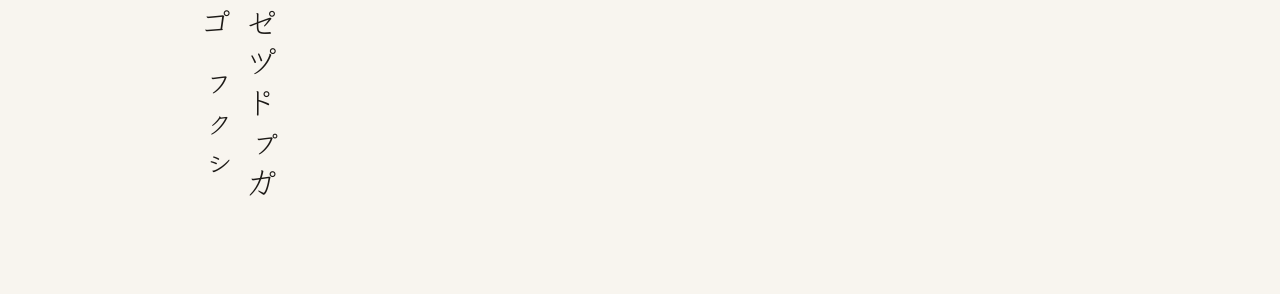
==== commit bb791195: "Merge ee4d4c54e079e098f5922cf5e74e9b49a46dd322 into a1e5858127cf516fad5e0a8a5f050495becf139b" ====
--- a/specimen/index.html
+++ b/specimen/index.html
@@ -52,7 +52,7 @@
   <p class="run">然レ𪜈其罪ハ免ル𪜈。<span class="hlig">然レトモ其罪ハ免ルトモ。</span></p>
 
   <h2>Other letters</h2>
-  <div class="pair"><div class="card"><small>U+1B124</small><div class="big">𛄤</div></div><div class="card"><small>U+1B125</small><div class="big">𛄥</div></div><div class="card"><small>U+30FF</small><div class="big">ヿ</div></div><div class="card"><small>U+1B122</small><div class="big">𛄢</div></div><div class="card"><small>U+1B121</small><div class="big">𛄡</div></div><div class="card"><small>U+1B126</small><div class="big">𛄦</div></div><div class="card"><small>U+1B120</small><div class="big">𛄠</div></div><div class="card"><small>U+1AFF0</small><div class="big">𚿰</div></div><div class="card"><small>U+1AFF1</small><div class="big">𚿱</div></div><div class="card"><small>U+1AFF2</small><div class="big">𚿲</div></div><div class="card"><small>U+1AFF3</small><div class="big">𚿳</div></div><div class="card"><small>U+1AFF5</small><div class="big">𚿵</div></div><div class="card"><small>U+1AFF6</small><div class="big">𚿶</div></div><div class="card"><small>U+1AFF7</small><div class="big">𚿷</div></div><div class="card"><small>U+1AFF8</small><div class="big">𚿸</div></div><div class="card"><small>U+1AFF9</small><div class="big">𚿹</div></div><div class="card"><small>U+1AFFA</small><div class="big">𚿺</div></div><div class="card"><small>U+1AFFB</small><div class="big">𚿻</div></div><div class="card"><small>U+1AFFD</small><div class="big">𚿽</div></div><div class="card"><small>U+1AFFE</small><div class="big">𚿾</div></div><div class="card"><small>U+1B123</small><div class="big">𛄣</div></div><div class="card"><small>U+1B11F</small><div class="big">𛄟</div></div><div class="card"><small>U+2CEFF</small><div class="big">𬻿</div></div><div class="card"><small>U+2CF00</small><div class="big">𬼀</div></div><div class="card"><small>U+2CF02</small><div class="big">𬼂</div></div><div class="card"><small>U+3031</small><div class="big">〱</div></div><div class="card"><small>U+3032</small><div class="big">〲</div></div></div>
+  <div class="pair"><div class="card"><small>U+1B124</small><div class="big">𛄤</div></div><div class="card"><small>U+1B125</small><div class="big">𛄥</div></div><div class="card"><small>U+30FF</small><div class="big">ヿ</div></div><div class="card"><small>U+1B122</small><div class="big">𛄢</div></div><div class="card"><small>U+1B121</small><div class="big">𛄡</div></div><div class="card"><small>U+1B126</small><div class="big">𛄦</div></div><div class="card"><small>U+1B120</small><div class="big">𛄠</div></div><div class="card"><small>U+1AFF0</small><div class="big">𚿰</div></div><div class="card"><small>U+1AFF1</small><div class="big">𚿱</div></div><div class="card"><small>U+1AFF2</small><div class="big">𚿲</div></div><div class="card"><small>U+1AFF3</small><div class="big">𚿳</div></div><div class="card"><small>U+1AFF5</small><div class="big">𚿵</div></div><div class="card"><small>U+1AFF6</small><div class="big">𚿶</div></div><div class="card"><small>U+1AFF7</small><div class="big">𚿷</div></div><div class="card"><small>U+1AFF8</small><div class="big">𚿸</div></div><div class="card"><small>U+1AFF9</small><div class="big">𚿹</div></div><div class="card"><small>U+1AFFA</small><div class="big">𚿺</div></div><div class="card"><small>U+1AFFB</small><div class="big">𚿻</div></div><div class="card"><small>U+1AFFD</small><div class="big">𚿽</div></div><div class="card"><small>U+1AFFE</small><div class="big">𚿾</div></div><div class="card"><small>U+1B123</small><div class="big">𛄣</div></div><div class="card"><small>U+1B11F</small><div class="big">𛄟</div></div><div class="card"><small>U+2CEFF</small><div class="big">𬻿</div></div><div class="card"><small>U+2CF00</small><div class="big">𬼀</div></div><div class="card"><small>U+2CF02</small><div class="big">𬼂</div></div><div class="card"><small>U+3031</small><div class="big">〱</div></div><div class="card"><small>U+3032</small><div class="big">〲</div></div><div class="card"><small>U+0323</small><div class="big">̣</div></div></div>
   <p class="run others">其時𛄤。<span class="hlig">其時トキ。</span> 行カン𛄥。<span class="hlig">行カントテ。</span> 知ルヿナシ。<span class="hlig">知ルコトナシ。</span> 𛄢 𛄡 江戸𛄦。<span class="hlig">江戸ヨリ。</span> 𛄠 カ𚿰 カ𚿱 カ𚿲 カ𚿳 カ𚿵 カ𚿶 カ𚿷 カ𚿸 カ𚿹 カ𚿺 カ𚿻 カ𚿽 カ𚿾 然ル𬻿。<span class="hlig">然ルナリ。</span> 斯ク𬼀。<span class="hlig">斯クシテ。</span> ヽ〱〲 </p>
 
   <h2>横組</h2>
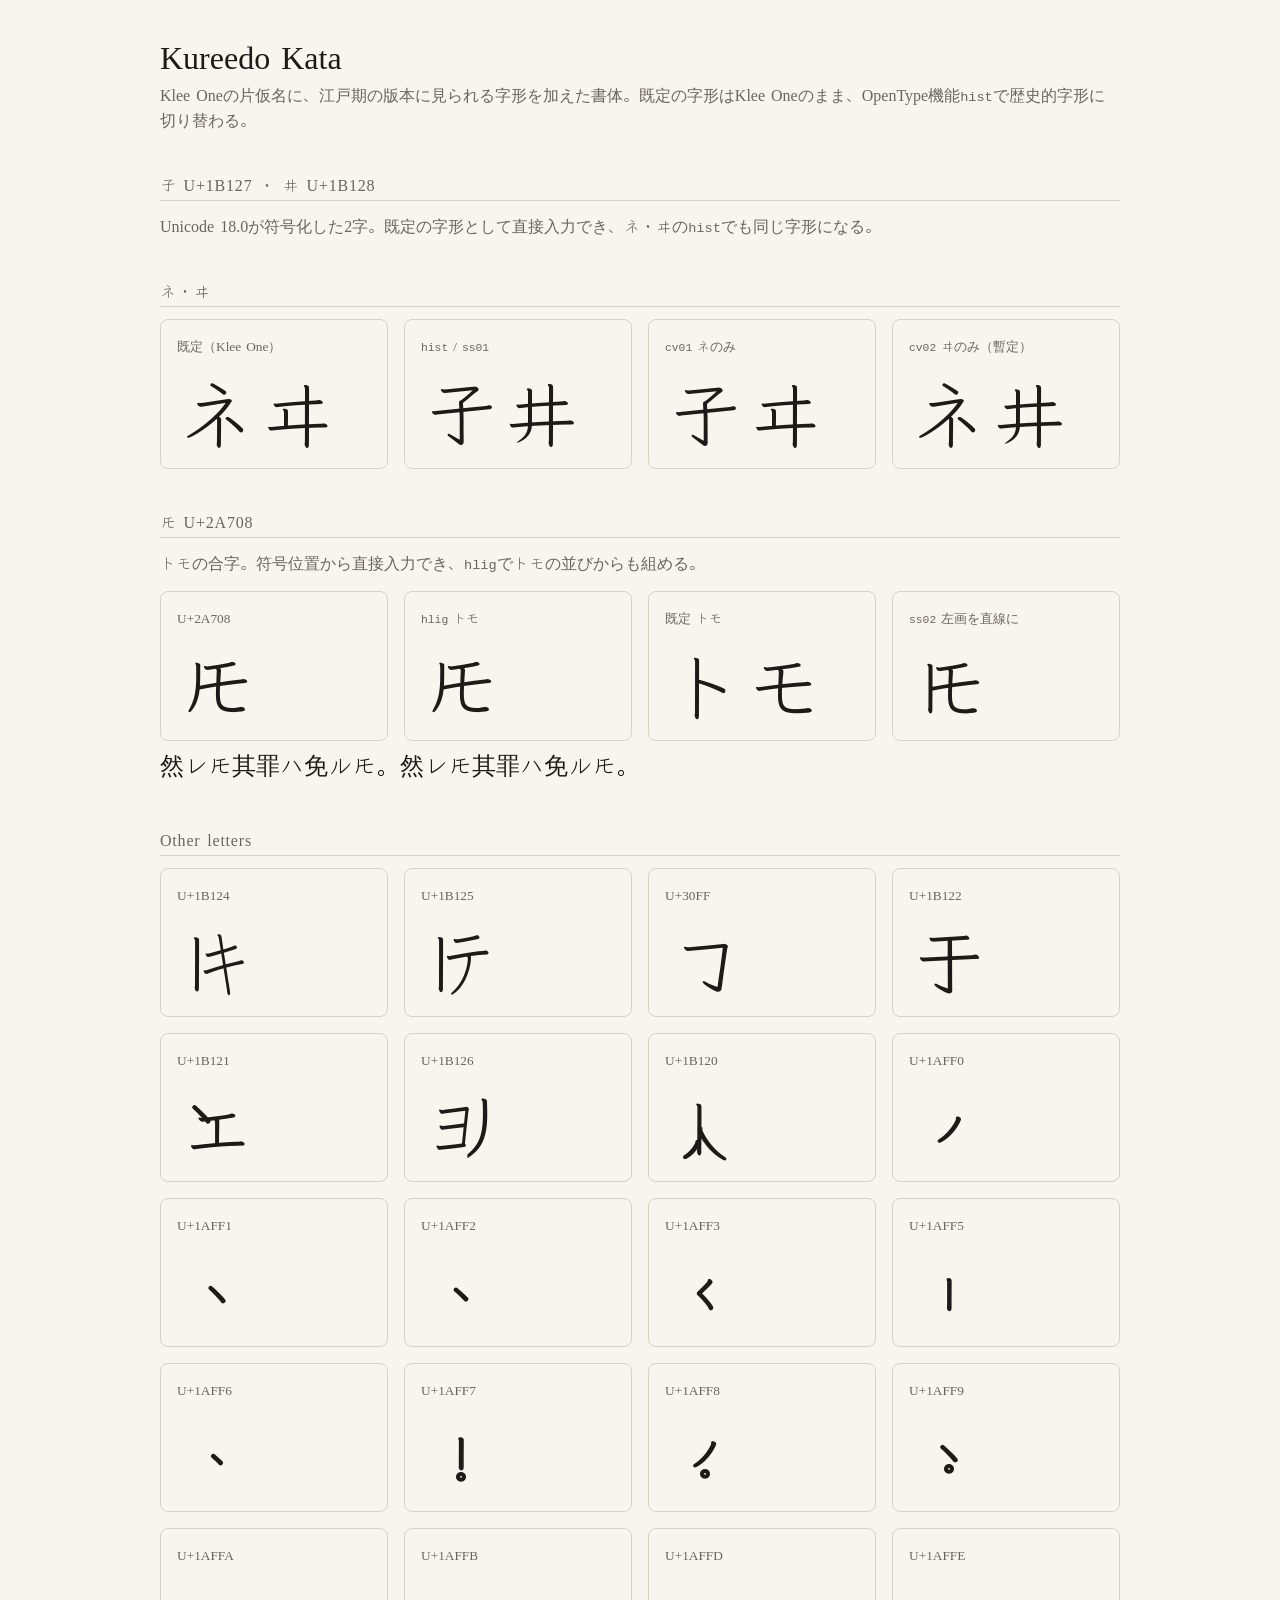
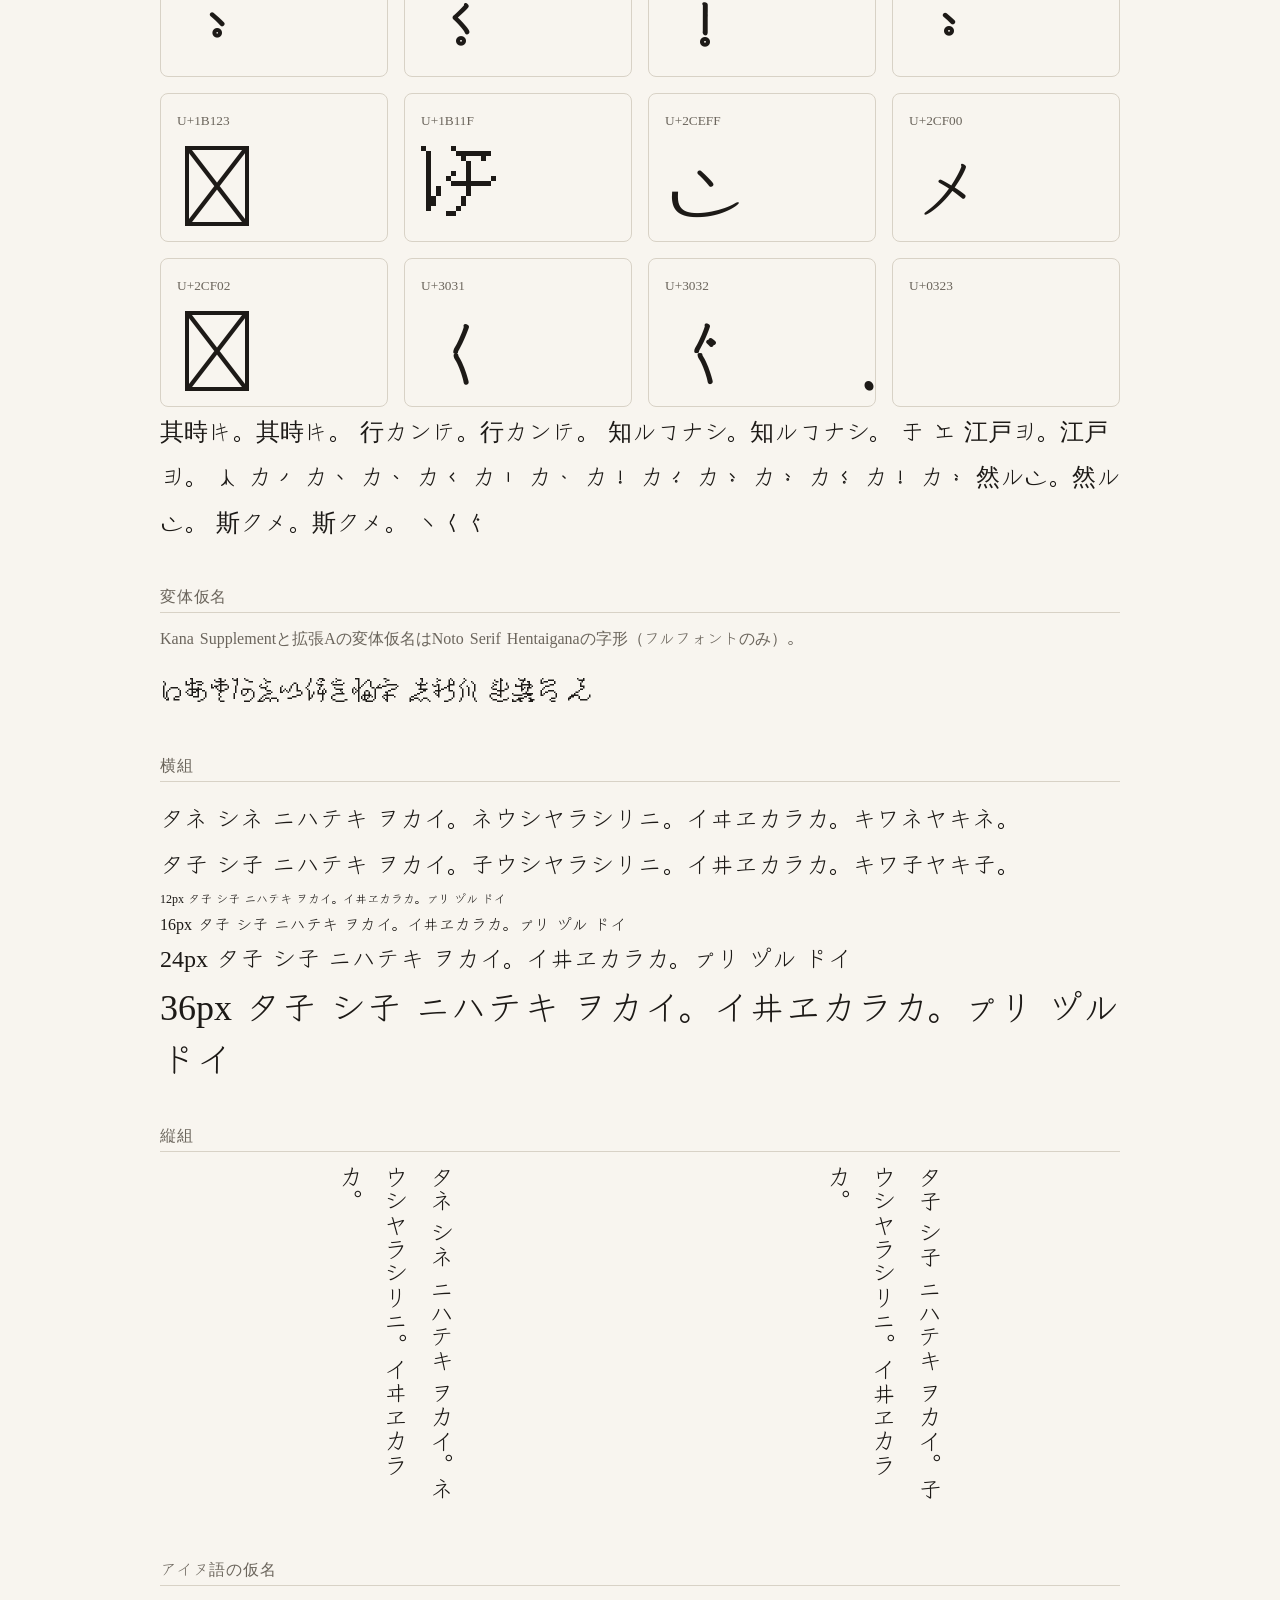
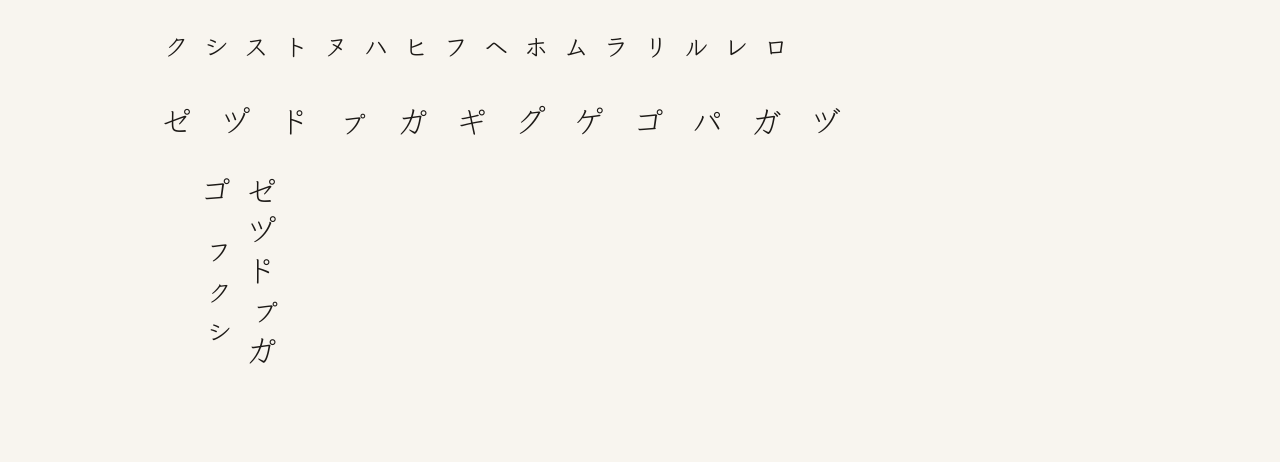
==== commit 4be3af0a: "Merge ddea7a168b64dc9b809c3e2407d20cbab9e65478 into ee4d4c54e079e098f5922cf5e74e9b49a46dd322" ====
--- a/specimen/index.html
+++ b/specimen/index.html
@@ -55,6 +55,10 @@
   <div class="pair"><div class="card"><small>U+1B124</small><div class="big">𛄤</div></div><div class="card"><small>U+1B125</small><div class="big">𛄥</div></div><div class="card"><small>U+30FF</small><div class="big">ヿ</div></div><div class="card"><small>U+1B122</small><div class="big">𛄢</div></div><div class="card"><small>U+1B121</small><div class="big">𛄡</div></div><div class="card"><small>U+1B126</small><div class="big">𛄦</div></div><div class="card"><small>U+1B120</small><div class="big">𛄠</div></div><div class="card"><small>U+1AFF0</small><div class="big">𚿰</div></div><div class="card"><small>U+1AFF1</small><div class="big">𚿱</div></div><div class="card"><small>U+1AFF2</small><div class="big">𚿲</div></div><div class="card"><small>U+1AFF3</small><div class="big">𚿳</div></div><div class="card"><small>U+1AFF5</small><div class="big">𚿵</div></div><div class="card"><small>U+1AFF6</small><div class="big">𚿶</div></div><div class="card"><small>U+1AFF7</small><div class="big">𚿷</div></div><div class="card"><small>U+1AFF8</small><div class="big">𚿸</div></div><div class="card"><small>U+1AFF9</small><div class="big">𚿹</div></div><div class="card"><small>U+1AFFA</small><div class="big">𚿺</div></div><div class="card"><small>U+1AFFB</small><div class="big">𚿻</div></div><div class="card"><small>U+1AFFD</small><div class="big">𚿽</div></div><div class="card"><small>U+1AFFE</small><div class="big">𚿾</div></div><div class="card"><small>U+1B123</small><div class="big">𛄣</div></div><div class="card"><small>U+1B11F</small><div class="big">𛄟</div></div><div class="card"><small>U+2CEFF</small><div class="big">𬻿</div></div><div class="card"><small>U+2CF00</small><div class="big">𬼀</div></div><div class="card"><small>U+2CF02</small><div class="big">𬼂</div></div><div class="card"><small>U+3031</small><div class="big">〱</div></div><div class="card"><small>U+3032</small><div class="big">〲</div></div><div class="card"><small>U+0323</small><div class="big">̣</div></div></div>
   <p class="run others">其時𛄤。<span class="hlig">其時トキ。</span> 行カン𛄥。<span class="hlig">行カントテ。</span> 知ルヿナシ。<span class="hlig">知ルコトナシ。</span> 𛄢 𛄡 江戸𛄦。<span class="hlig">江戸ヨリ。</span> 𛄠 カ𚿰 カ𚿱 カ𚿲 カ𚿳 カ𚿵 カ𚿶 カ𚿷 カ𚿸 カ𚿹 カ𚿺 カ𚿻 カ𚿽 カ𚿾 然ル𬻿。<span class="hlig">然ルナリ。</span> 斯ク𬼀。<span class="hlig">斯クシテ。</span> ヽ〱〲 </p>
 
+  <h2>変体仮名</h2>
+  <p class="lead">Kana Supplementと拡張Aの変体仮名はNoto Serif Hentaiganaの字形（フルフォントのみ）。</p>
+  <p class="run">𛀁𛀂𛀃𛀄𛀅𛀆𛀇𛀈𛀉𛀊 𛁈𛁉𛁊 𛄀𛄁𛄂 𛄞</p>
+
   <h2>横組</h2>
   <p class="run">タネ シネ ニハテキ ヲカイ。ネウシヤラシリニ。イヰヱカラカ。キワネヤキネ。</p>
   <p class="run hist">タネ シネ ニハテキ ヲカイ。ネウシヤラシリニ。イヰヱカラカ。キワネヤキネ。</p>
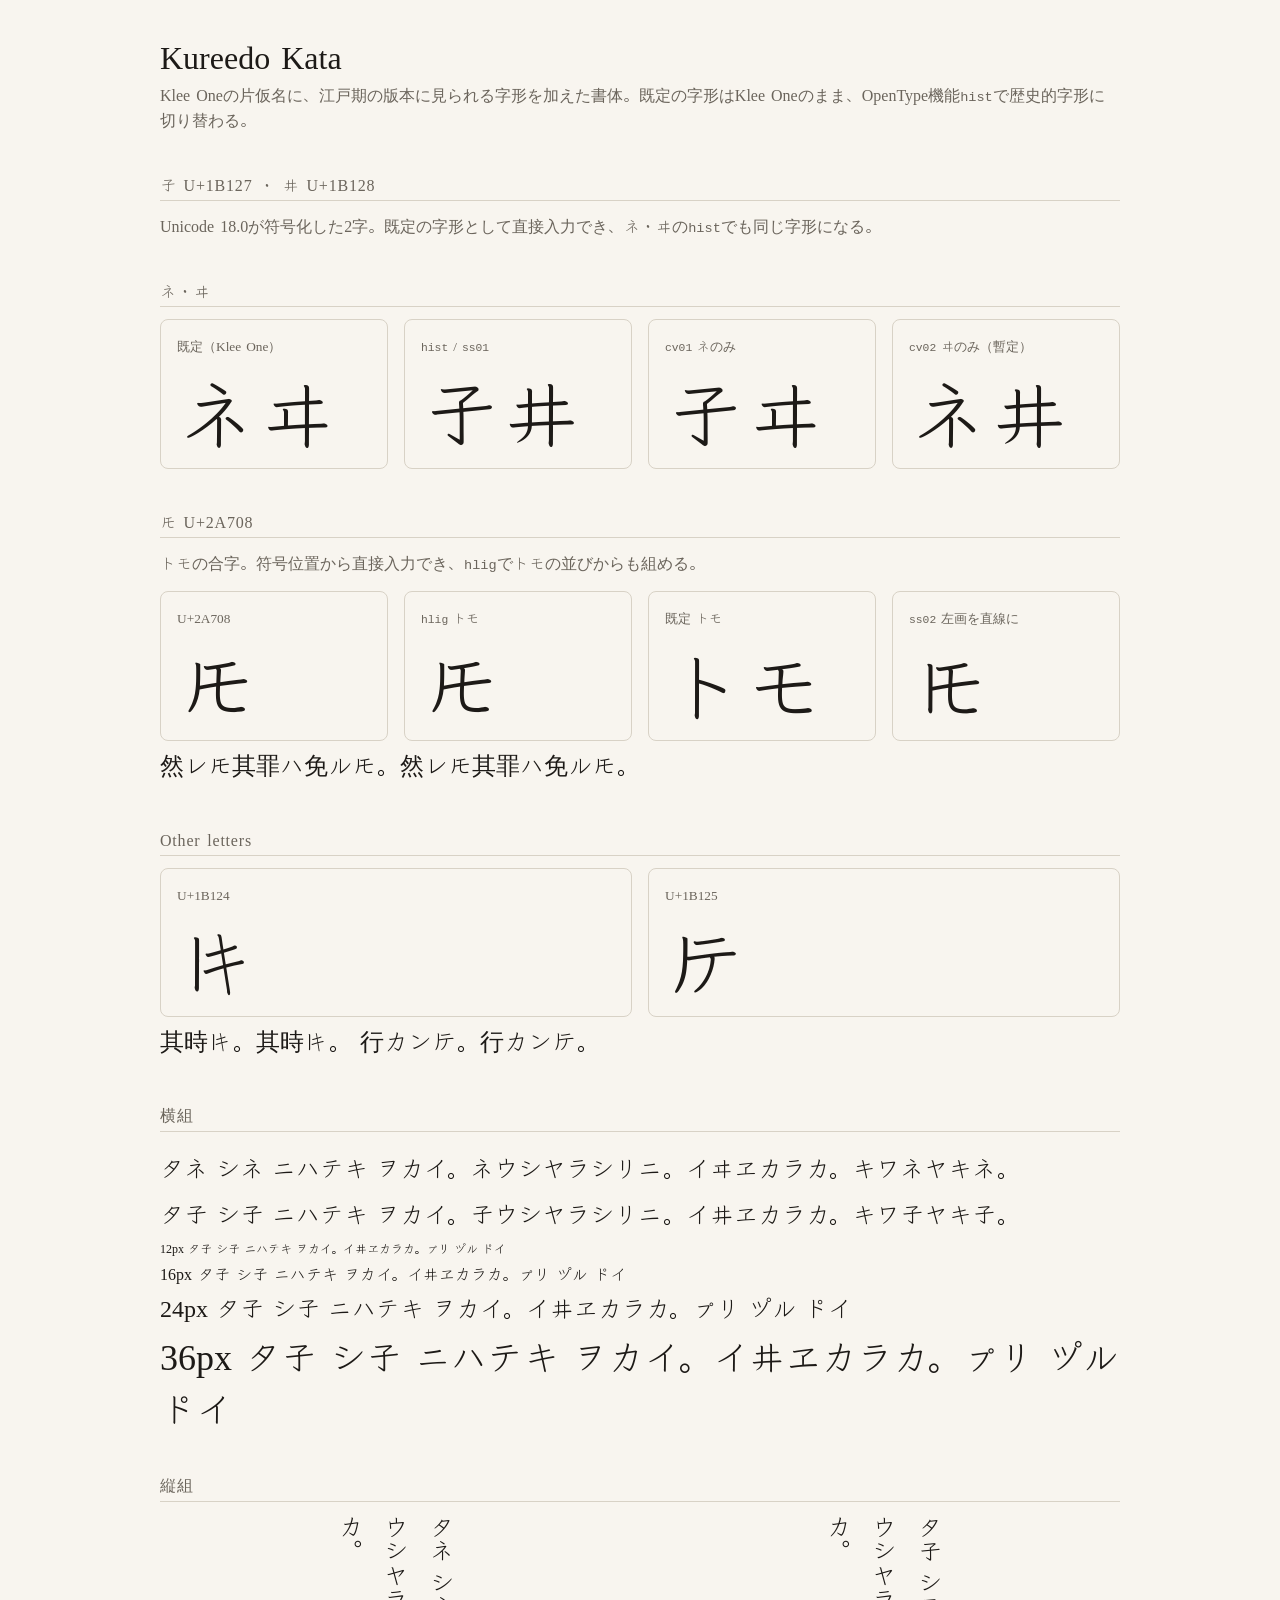
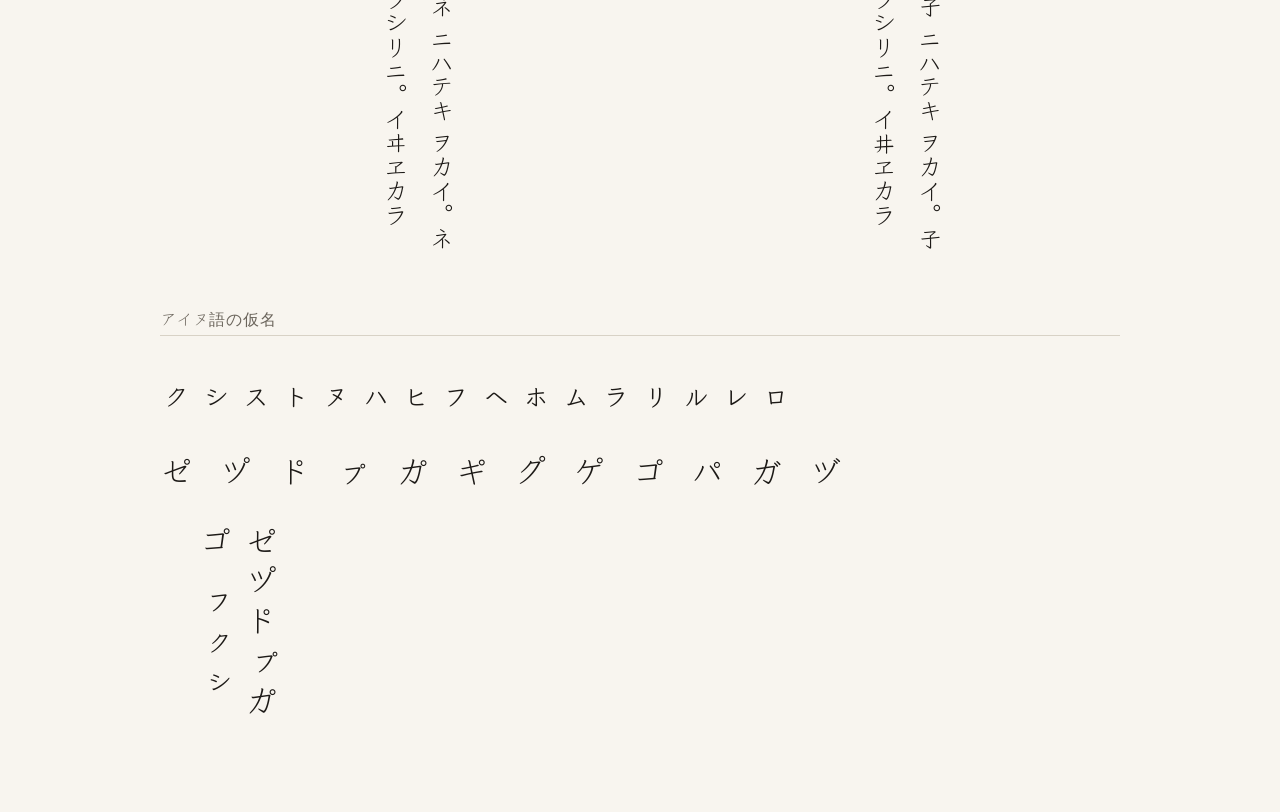
==== commit 3ab64e1c: "Merge bcaa8e28f3a123f4b44b58f46fe868dee4755bd5 into 8189409ab0f3c3aee46a0b3037e00ae39e7fd981" ====
--- a/specimen/index.html
+++ b/specimen/index.html
@@ -52,12 +52,8 @@
   <p class="run">然レ𪜈其罪ハ免ル𪜈。<span class="hlig">然レトモ其罪ハ免ルトモ。</span></p>
 
   <h2>Other letters</h2>
-  <div class="pair"><div class="card"><small>U+1B124</small><div class="big">𛄤</div></div><div class="card"><small>U+1B125</small><div class="big">𛄥</div></div><div class="card"><small>U+30FF</small><div class="big">ヿ</div></div><div class="card"><small>U+1B122</small><div class="big">𛄢</div></div><div class="card"><small>U+1B121</small><div class="big">𛄡</div></div><div class="card"><small>U+1B126</small><div class="big">𛄦</div></div><div class="card"><small>U+1B120</small><div class="big">𛄠</div></div><div class="card"><small>U+1AFF0</small><div class="big">𚿰</div></div><div class="card"><small>U+1AFF1</small><div class="big">𚿱</div></div><div class="card"><small>U+1AFF2</small><div class="big">𚿲</div></div><div class="card"><small>U+1AFF3</small><div class="big">𚿳</div></div><div class="card"><small>U+1AFF5</small><div class="big">𚿵</div></div><div class="card"><small>U+1AFF6</small><div class="big">𚿶</div></div><div class="card"><small>U+1AFF7</small><div class="big">𚿷</div></div><div class="card"><small>U+1AFF8</small><div class="big">𚿸</div></div><div class="card"><small>U+1AFF9</small><div class="big">𚿹</div></div><div class="card"><small>U+1AFFA</small><div class="big">𚿺</div></div><div class="card"><small>U+1AFFB</small><div class="big">𚿻</div></div><div class="card"><small>U+1AFFD</small><div class="big">𚿽</div></div><div class="card"><small>U+1AFFE</small><div class="big">𚿾</div></div><div class="card"><small>U+1B123</small><div class="big">𛄣</div></div><div class="card"><small>U+1B11F</small><div class="big">𛄟</div></div><div class="card"><small>U+2CEFF</small><div class="big">𬻿</div></div><div class="card"><small>U+2CF00</small><div class="big">𬼀</div></div><div class="card"><small>U+2CF02</small><div class="big">𬼂</div></div><div class="card"><small>U+3031</small><div class="big">〱</div></div><div class="card"><small>U+3032</small><div class="big">〲</div></div><div class="card"><small>U+0323</small><div class="big">̣</div></div></div>
-  <p class="run others">其時𛄤。<span class="hlig">其時トキ。</span> 行カン𛄥。<span class="hlig">行カントテ。</span> 知ルヿナシ。<span class="hlig">知ルコトナシ。</span> 𛄢 𛄡 江戸𛄦。<span class="hlig">江戸ヨリ。</span> 𛄠 カ𚿰 カ𚿱 カ𚿲 カ𚿳 カ𚿵 カ𚿶 カ𚿷 カ𚿸 カ𚿹 カ𚿺 カ𚿻 カ𚿽 カ𚿾 然ル𬻿。<span class="hlig">然ルナリ。</span> 斯ク𬼀。<span class="hlig">斯クシテ。</span> ヽ〱〲 </p>
-
-  <h2>変体仮名</h2>
-  <p class="lead">Kana Supplementと拡張Aの変体仮名はNoto Serif Hentaiganaの字形（フルフォントのみ）。</p>
-  <p class="run">𛀁𛀂𛀃𛀄𛀅𛀆𛀇𛀈𛀉𛀊 𛁈𛁉𛁊 𛄀𛄁𛄂 𛄞</p>
+  <div class="pair"><div class="card"><small>U+1B124</small><div class="big">𛄤</div></div><div class="card"><small>U+1B125</small><div class="big">𛄥</div></div></div>
+  <p class="run others">其時𛄤。<span class="hlig">其時トキ。</span> 行カン𛄥。<span class="hlig">行カントテ。</span> </p>
 
   <h2>横組</h2>
   <p class="run">タネ シネ ニハテキ ヲカイ。ネウシヤラシリニ。イヰヱカラカ。キワネヤキネ。</p>
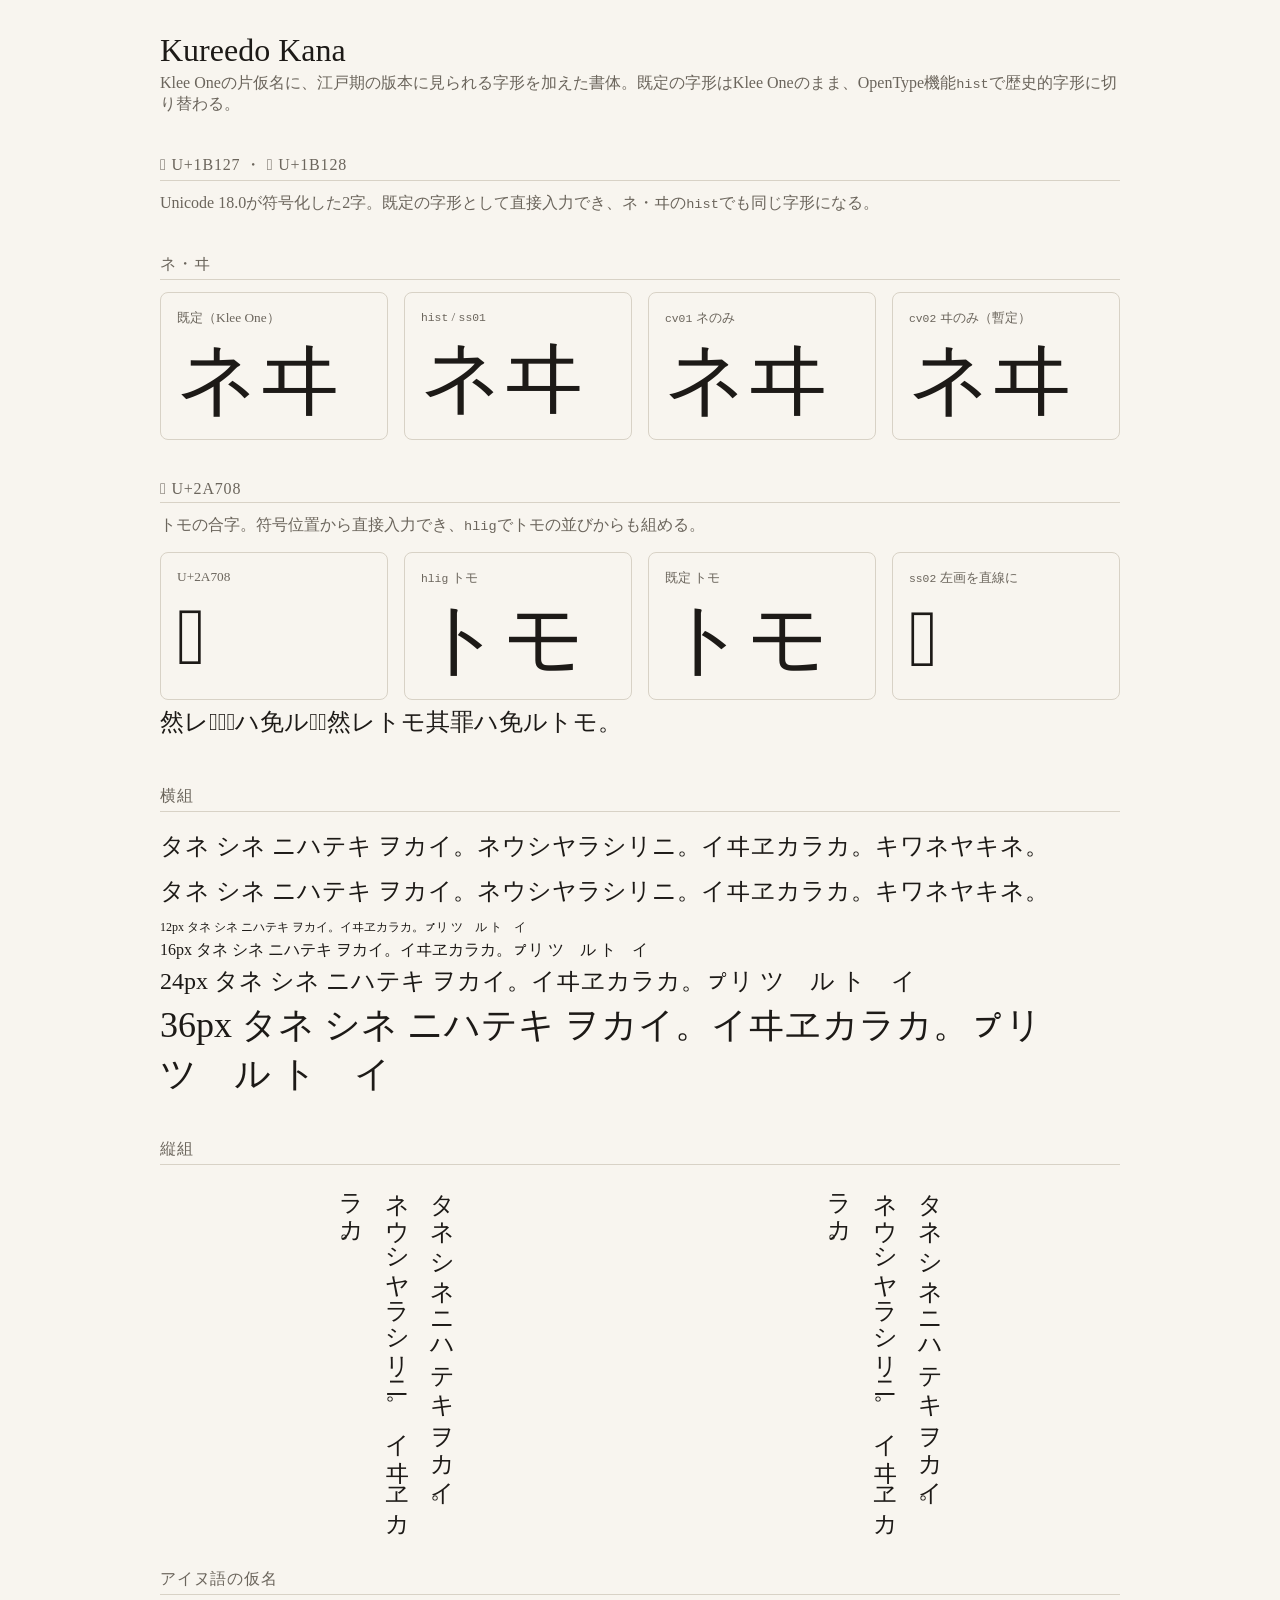
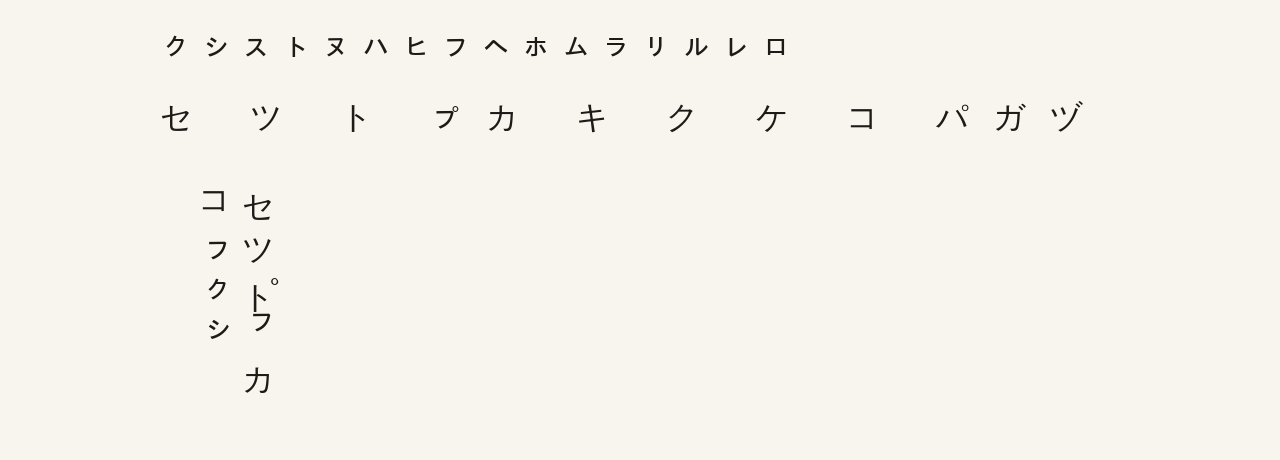
==== commit 94200316: "feat: add LXGW WenKai coverage as Kureedo Full Klee One has no simplified Chinese. The build now pro" ====
--- a/specimen/index.html
+++ b/specimen/index.html
@@ -2,12 +2,12 @@
 <html lang="ja">
 <meta charset="utf-8">
 <meta name="viewport" content="width=device-width, initial-scale=1">
-<title>Kureedo Kata specimen</title>
+<title>Kureedo Kana specimen</title>
 <style>
-  @font-face { font-family: "Kureedo Kata"; src: url("../fonts/KureedoKata-Regular.woff2") format("woff2"); font-display: block; }
+  @font-face { font-family: "Kureedo Kana"; src: url("../fonts/KureedoKana-Regular.woff2") format("woff2"); font-display: block; }
   :root { color-scheme: light dark; --ink: #1d1a17; --paper: #f8f5ef; --muted: #6b655c; --rule: #d8d2c6; }
   @media (prefers-color-scheme: dark) { :root { --ink: #ece7dd; --paper: #1a1815; --muted: #a39c8f; --rule: #3a3630; } }
-  body { margin: 0; padding: 2rem 1rem 4rem; background: var(--paper); color: var(--ink); font-family: "Kureedo Kata", "Klee One", serif; }
+  body { margin: 0; padding: 2rem 1rem 4rem; background: var(--paper); color: var(--ink); font-family: "Kureedo Kana", "Klee One", serif; }
   main { max-width: 60rem; margin: 0 auto; }
   h1 { font-size: 2rem; font-weight: 400; margin: 0 0 .25rem; }
   h2 { font-size: 1rem; font-weight: 400; color: var(--muted); letter-spacing: .05em; margin: 2.5rem 0 .75rem; border-bottom: 1px solid var(--rule); padding-bottom: .25rem; }
@@ -27,7 +27,7 @@
   code { font-family: ui-monospace, monospace; font-size: .85em; }
 </style>
 <main>
-  <h1>Kureedo Kata</h1>
+  <h1>Kureedo Kana</h1>
   <p class="lead">Klee Oneの片仮名に、江戸期の版本に見られる字形を加えた書体。既定の字形はKlee Oneのまま、OpenType機能<code>hist</code>で歴史的字形に切り替わる。</p>
 
   <h2>𛄧 U+1B127 ・ 𛄨 U+1B128</h2>
@@ -51,10 +51,6 @@
   </div>
   <p class="run">然レ𪜈其罪ハ免ル𪜈。<span class="hlig">然レトモ其罪ハ免ルトモ。</span></p>
 
-  <h2>Other letters</h2>
-  <div class="pair"><div class="card"><small>U+1B124</small><div class="big">𛄤</div></div><div class="card"><small>U+1B125</small><div class="big">𛄥</div></div></div>
-  <p class="run others">其時𛄤。<span class="hlig">其時トキ。</span> 行カン𛄥。<span class="hlig">行カントテ。</span> </p>
-
   <h2>横組</h2>
   <p class="run">タネ シネ ニハテキ ヲカイ。ネウシヤラシリニ。イヰヱカラカ。キワネヤキネ。</p>
   <p class="run hist">タネ シネ ニハテキ ヲカイ。ネウシヤラシリニ。イヰヱカラカ。キワネヤキネ。</p>
